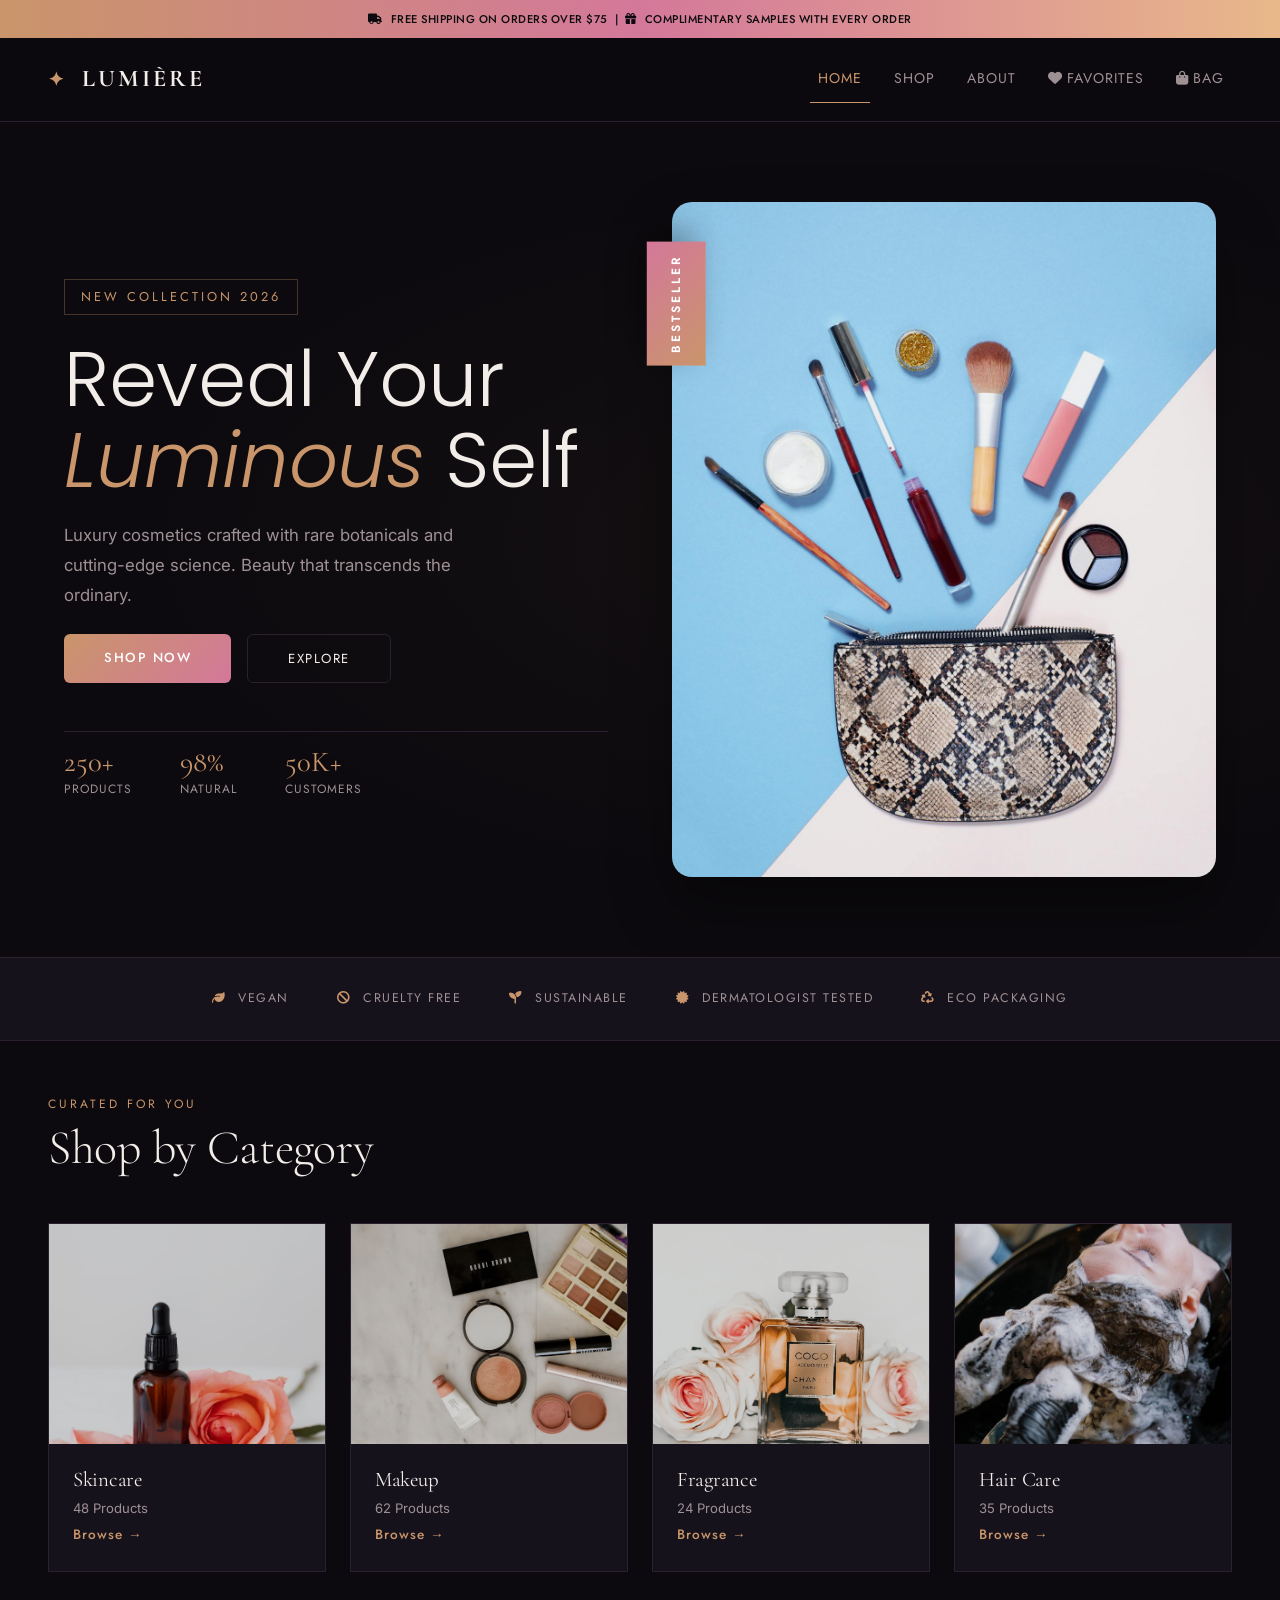
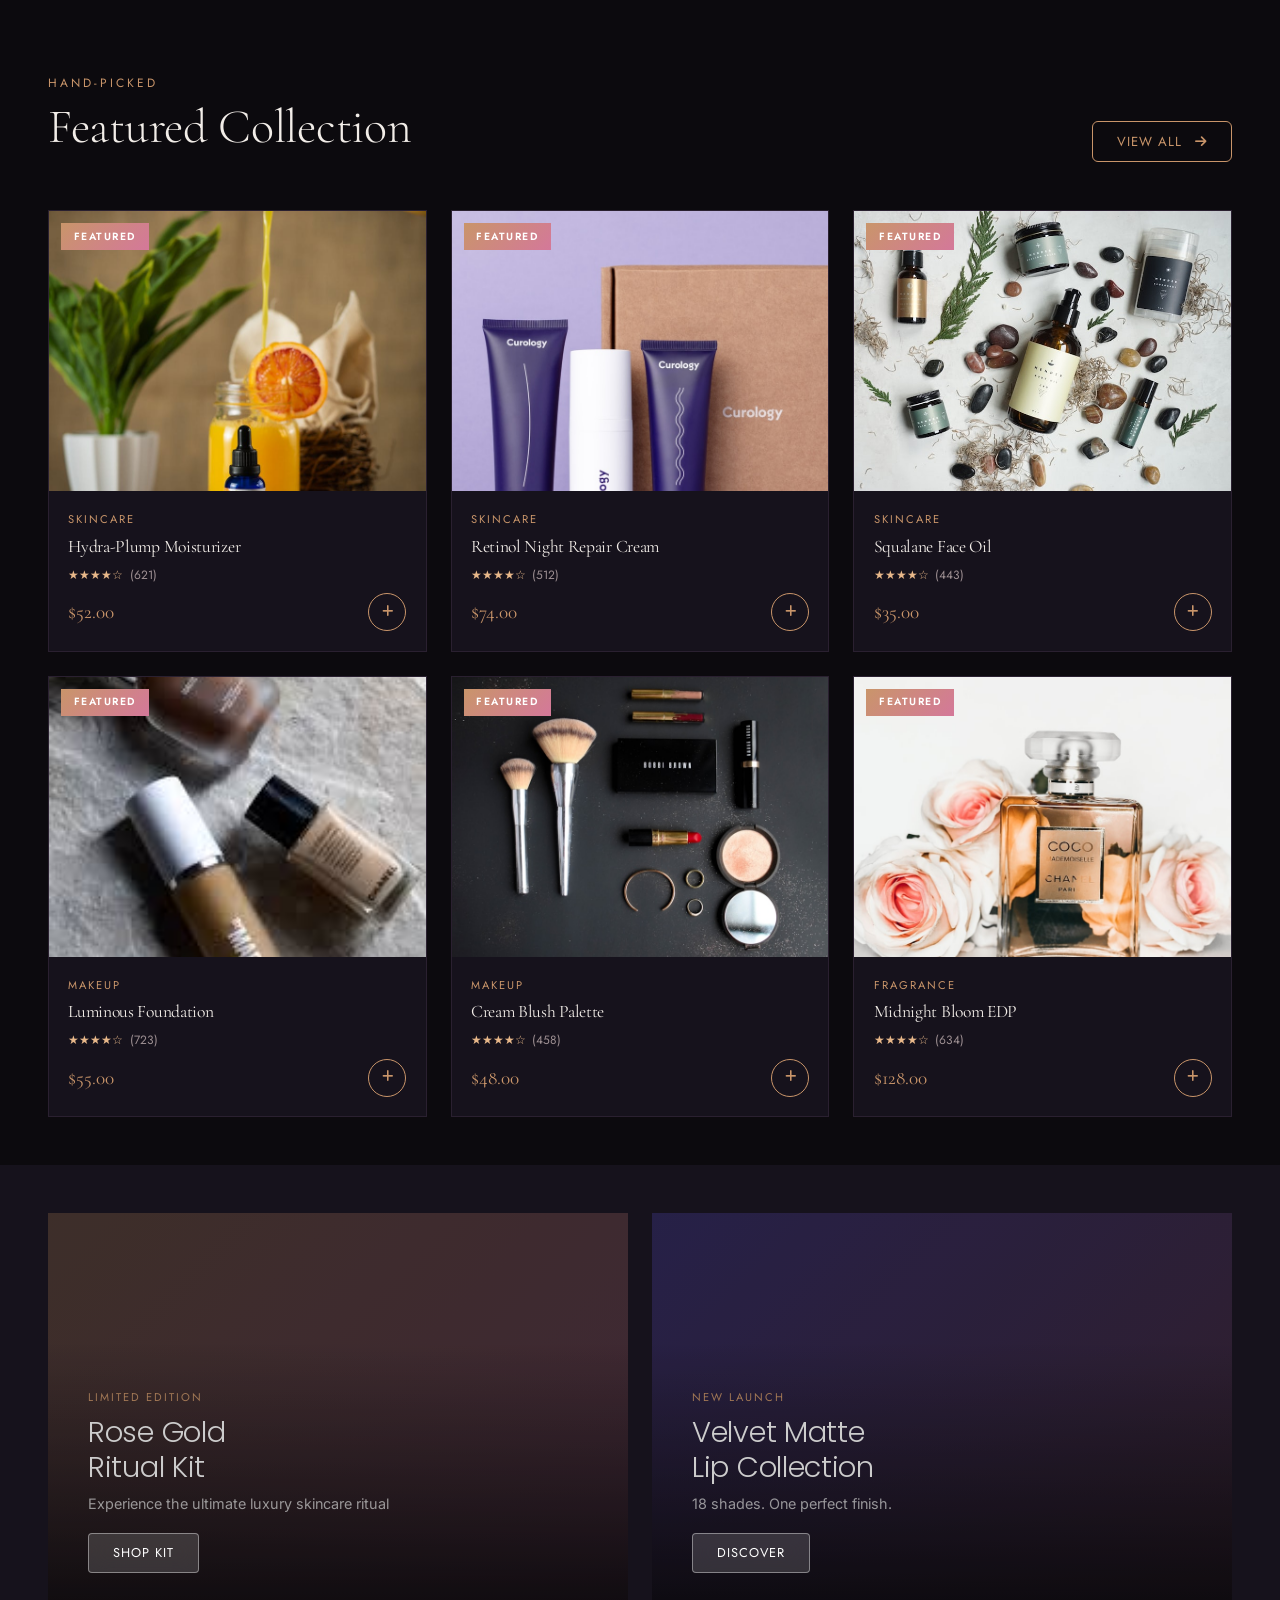
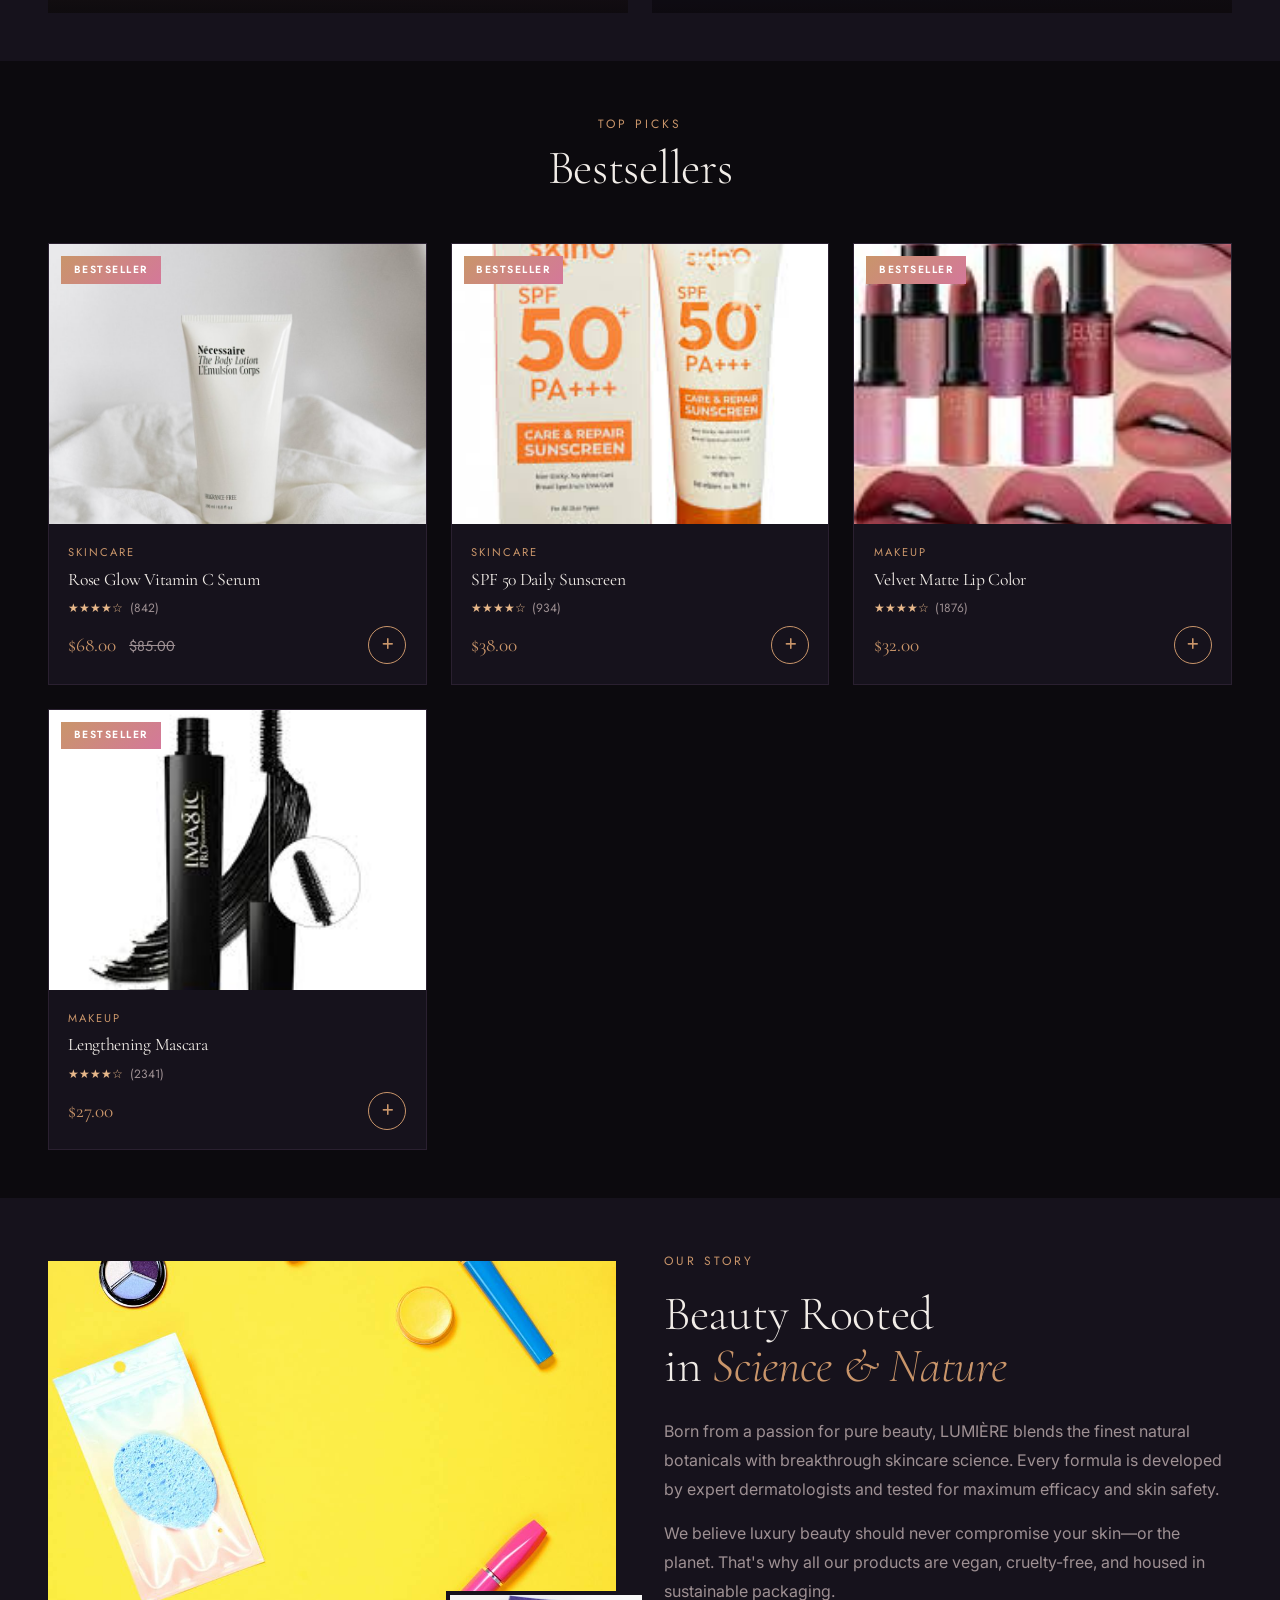
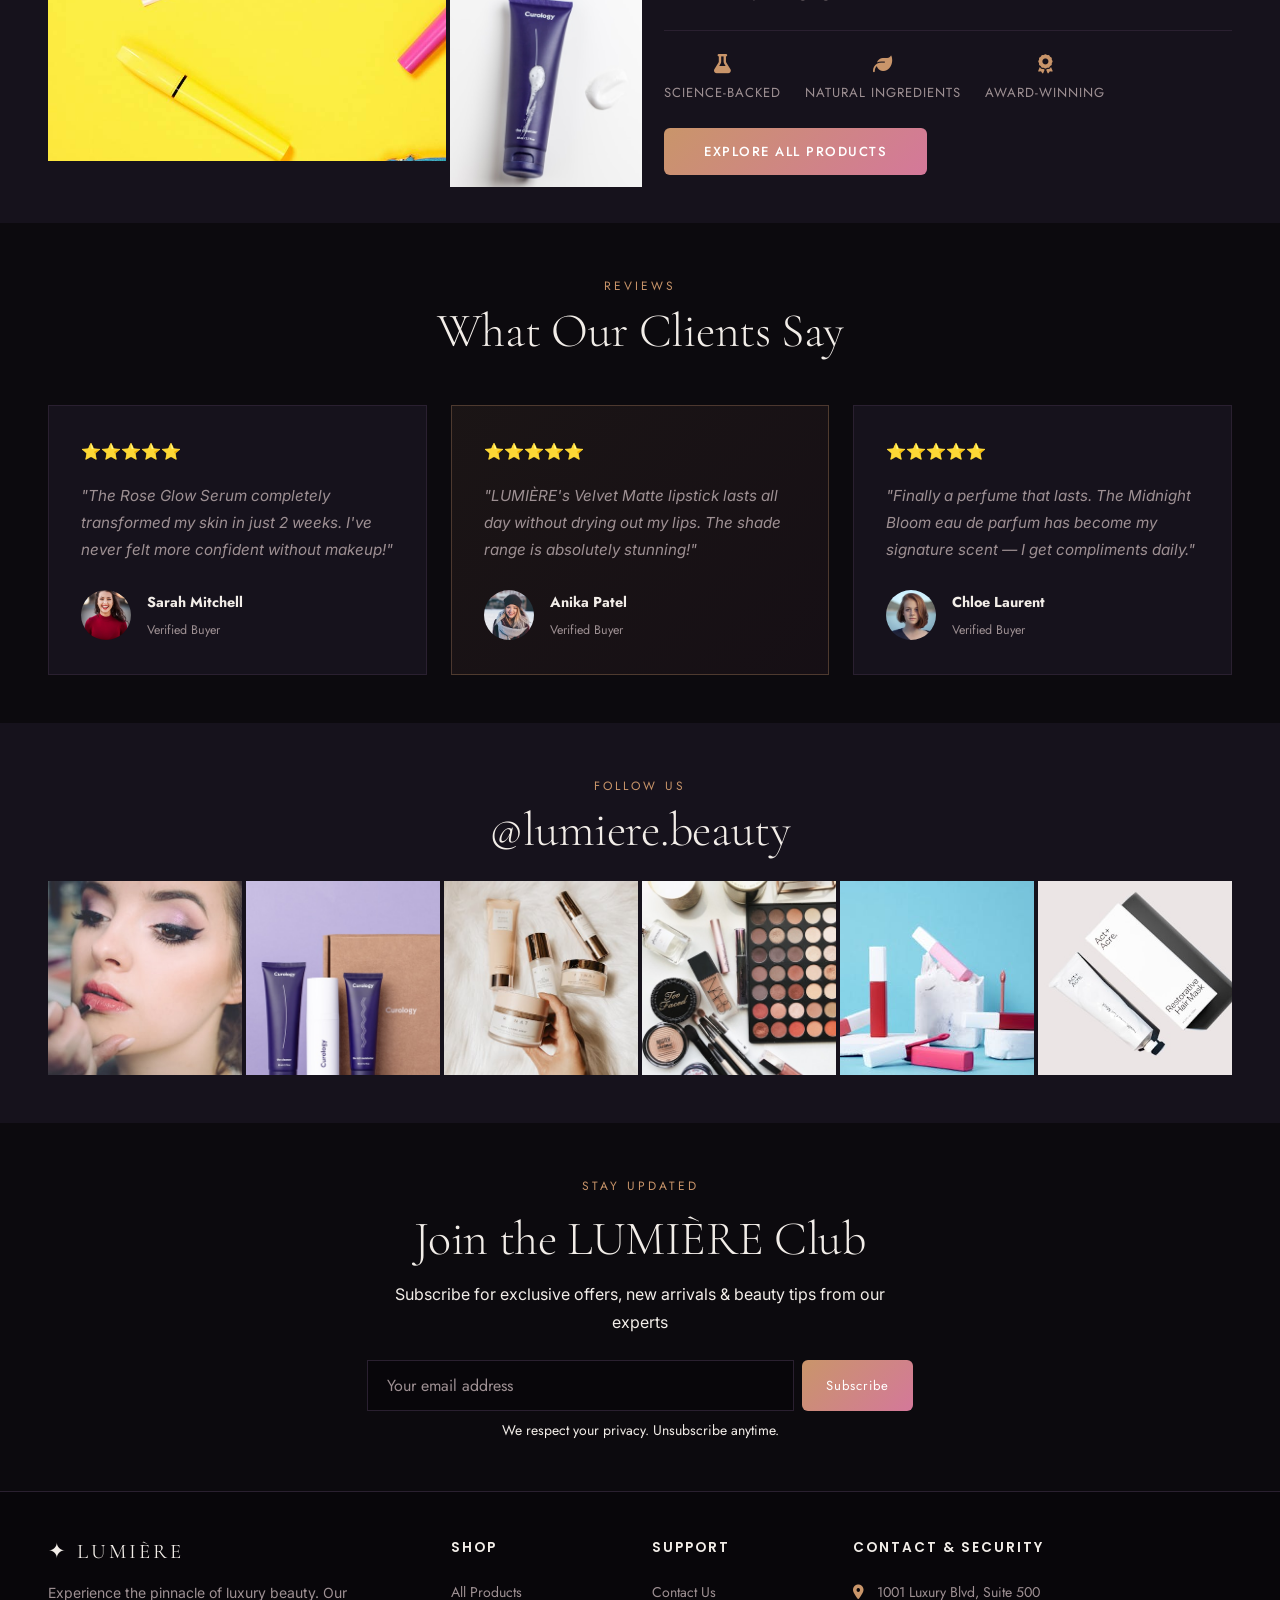
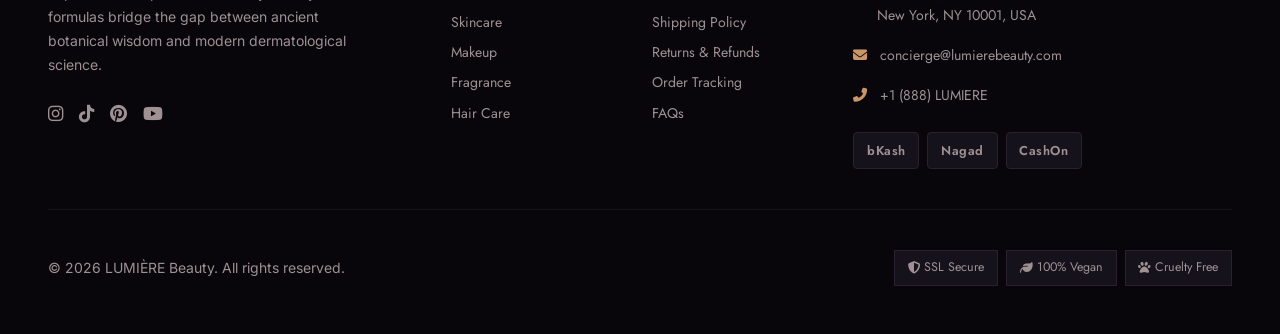
==== index.html @ 42ffe482 "final commit" ====
<!DOCTYPE html>
<html lang="en">
<head>
    <meta charset="UTF-8">
    <meta name="viewport" content="width=device-width, initial-scale=1.0">
    <title>LUMIÈRE — Luxury Cosmetics & Beauty</title>
    <link href="https://cdnjs.cloudflare.com/ajax/libs/bootstrap/5.3.0/css/bootstrap.min.css" rel="stylesheet">
    <link href="https://cdnjs.cloudflare.com/ajax/libs/font-awesome/6.4.0/css/all.min.css" rel="stylesheet">
    <link href="https://fonts.googleapis.com/css2?family=Cormorant+Garamond:ital,wght@0,300;0,400;0,600;1,300;1,400&family=Jost:wght@300;400;500;600&family=Poppins:wght@300;400;500;600;700&family=Inter:wght@300;400;500;600&display=swap" rel="stylesheet">
    <link rel="stylesheet" href="style.css">
</head>
<body>

    <!-- Top Banner -->
    <div class="top-banner text-center py-2">
        <small><i class="fas fa-truck me-2"></i>FREE SHIPPING ON ORDERS OVER $75 &nbsp;|&nbsp; <i class="fas fa-gift me-2"></i>COMPLIMENTARY SAMPLES WITH EVERY ORDER</small>
    </div>

    <!-- Navigation Bar -->
    <nav class="navbar navbar-expand-lg navbar-dark sticky-top" id="navbar">
        <div class="container-fluid px-4 px-lg-5">
            <a class="navbar-brand fw-bold fs-4" href="index.html">
                <span class="brand-icon">✦</span> LUMIÈRE
            </a>
            <button class="navbar-toggler border-0" type="button" data-bs-toggle="collapse" data-bs-target="#navbarNav">
                <span class="navbar-toggler-icon"></span>
            </button>
            <div class="collapse navbar-collapse" id="navbarNav">
                <ul class="navbar-nav ms-auto align-items-center gap-3">
                    <li class="nav-item"><a class="nav-link active" href="index.html">Home</a></li>
                    <li class="nav-item"><a class="nav-link" href="shop.html">Shop</a></li>
                    <li class="nav-item"><a class="nav-link" href="#about">About</a></li>
                    <li class="nav-item">
                        <a class="nav-link" href="#" data-bs-toggle="offcanvas" data-bs-target="#wishlistDrawer">
                            <i class="fas fa-heart me-1"></i>Favorites
                            <span class="badge bg-light text-dark ms-1" id="wishlistCount">0</span>
                        </a>
                    </li>
                    <li class="nav-item">
                        <a class="nav-link" href="#" data-bs-toggle="offcanvas" data-bs-target="#cartDrawer">
                            <i class="fas fa-shopping-bag me-1"></i>Bag
                            <span class="badge bg-light text-dark ms-1" id="cartCount">0</span>
                        </a>
                    </li>
                </ul>
            </div>
        </div>
    </nav>

    <!-- Hero Section -->
    <section class="hero-section">
        <div class="hero-content">
            <span class="hero-tagline">New Collection 2026</span>
            <h1 class="hero-title">Reveal Your<br><em>Luminous</em> Self</h1>
            <p class="hero-subtitle">Luxury cosmetics crafted with rare botanicals and cutting-edge science. Beauty that transcends the ordinary.</p>
            <div class="hero-buttons d-flex gap-3 mt-4">
                <a href="shop.html" class="btn btn-hero-primary">Shop Now</a>
                <a href="#categories" class="btn btn-hero-outline">Explore</a>
            </div>
            <div class="hero-stats d-flex gap-5 mt-5">
                <div class="stat">
                    <span class="stat-num">250+</span>
                    <span class="stat-label">Products</span>
                </div>
                <div class="stat">
                    <span class="stat-num">98%</span>
                    <span class="stat-label">Natural</span>
                </div>
                <div class="stat">
                    <span class="stat-num">50K+</span>
                    <span class="stat-label">Customers</span>
                </div>
            </div>
        </div>
        <div class="hero-image-wrap">
            <div class="hero-img-badge">BESTSELLER</div>
            <img src="images/hero_main.jpg" alt="Luxury Cosmetics" class="hero-main-img">
           
        </div>
    </section>

    <!-- Brands Strip -->
    <section class="brands-strip py-4">
        <div class="container-fluid px-4 px-lg-5">
            <div class="d-flex align-items-center justify-content-center gap-5 flex-wrap">
                <span class="brand-pill"><i class="fas fa-leaf me-2"></i>Vegan</span>
                <span class="brand-pill"><i class="fas fa-ban me-2"></i>Cruelty Free</span>
                <span class="brand-pill"><i class="fas fa-seedling me-2"></i>Sustainable</span>
                <span class="brand-pill"><i class="fas fa-certificate me-2"></i>Dermatologist Tested</span>
                <span class="brand-pill"><i class="fas fa-recycle me-2"></i>Eco Packaging</span>
            </div>
        </div>
    </section>

    <!-- Featured Categories -->
    <section class="categories-section py-5" id="categories">
        <div class="container-fluid px-4 px-lg-5">
            <div class="section-header mb-5">
                <span class="section-tag">Curated for You</span>
                <h2 class="section-title">Shop by Category</h2>
            </div>
            <div class="row g-4">
                <div class="col-md-6 col-lg-3">
                    <a href="shop.html?category=skincare" class="category-card-link">
                        <div class="category-card">
                            <div class="category-img-wrap">
                                <img src="images/cat_skincare.jpg" alt="Skincare" class="category-img">
                            </div>
                            <div class="category-body">
                                <h5 class="category-name">Skincare</h5>
                                <p class="category-count">48 Products</p>
                                <span class="category-link">Browse →</span>
                            </div>
                        </div>
                    </a>
                </div>
                <div class="col-md-6 col-lg-3">
                    <a href="shop.html?category=makeup" class="category-card-link">
                        <div class="category-card">
                            <div class="category-img-wrap">
                                <img src="images/cat_makeup.jpg" alt="Makeup" class="category-img">
                            </div>
                            <div class="category-body">
                                <h5 class="category-name">Makeup</h5>
                                <p class="category-count">62 Products</p>
                                <span class="category-link">Browse →</span>
                            </div>
                        </div>
                    </a>
                </div>
                <div class="col-md-6 col-lg-3">
                    <a href="shop.html?category=fragrance" class="category-card-link">
                        <div class="category-card">
                            <div class="category-img-wrap">
                                <img src="images/cat_fragrance.jpg" alt="Fragrance" class="category-img">
                            </div>
                            <div class="category-body">
                                <h5 class="category-name">Fragrance</h5>
                                <p class="category-count">24 Products</p>
                                <span class="category-link">Browse →</span>
                            </div>
                        </div>
                    </a>
                </div>
                <div class="col-md-6 col-lg-3">
                    <a href="shop.html?category=haircare" class="category-card-link">
                        <div class="category-card">
                            <div class="category-img-wrap">
                                <img src="images/cat_haircare.jpg" alt="Hair Care" class="category-img">
                            </div>
                            <div class="category-body">
                                <h5 class="category-name">Hair Care</h5>
                                <p class="category-count">35 Products</p>
                                <span class="category-link">Browse →</span>
                            </div>
                        </div>
                    </a>
                </div>
            </div>
        </div>
    </section>

    <!-- Featured Products -->
    <section class="featured-section py-5">
        <div class="container-fluid px-4 px-lg-5">
            <div class="section-header d-flex justify-content-between align-items-end mb-5">
                <div>
                    <span class="section-tag">Hand-Picked</span>
                    <h2 class="section-title">Featured Collection</h2>
                </div>
                <a href="shop.html" class="btn btn-outline-accent">View All <i class="fas fa-arrow-right ms-2"></i></a>
            </div>
            <div class="row g-4" id="featuredProducts"></div>
        </div>
    </section>

    <!-- Banner Split Section -->
    <section class="split-banner py-5">
        <div class="container-fluid px-4 px-lg-5">
            <div class="row g-4">
                <div class="col-md-6">
                    <div class="banner-card banner-card-1">
                        <div class="banner-content">
                            <span class="banner-tag">Limited Edition</span>
                            <h3>Rose Gold<br>Ritual Kit</h3>
                            <p>Experience the ultimate luxury skincare ritual</p>
                            <a href="shop.html" class="btn btn-sm btn-light-accent">Shop Kit</a>
                        </div>
                    </div>
                </div>
                <div class="col-md-6">
                    <div class="banner-card banner-card-2">
                        <div class="banner-content">
                            <span class="banner-tag">New Launch</span>
                            <h3>Velvet Matte<br>Lip Collection</h3>
                            <p>18 shades. One perfect finish.</p>
                            <a href="shop.html" class="btn btn-sm btn-light-accent">Discover</a>
                        </div>
                    </div>
                </div>
            </div>
        </div>
    </section>

    <!-- Bestsellers -->
    <section class="bestsellers-section py-5" id="about">
        <div class="container-fluid px-4 px-lg-5">
            <div class="section-header mb-5 text-center">
                <span class="section-tag">Top Picks</span>
                <h2 class="section-title">Bestsellers</h2>
            </div>
            <div class="row g-4" id="bestsellersProducts"></div>
        </div>
    </section>

    <!-- About / Brand Story -->
    <section class="about-section py-5">
        <div class="container-fluid px-4 px-lg-5">
            <div class="row align-items-center g-5">
                <div class="col-lg-6">
                    <div class="about-images-grid">
                        <img src="images/about_main.jpg" alt="Lab" class="about-img-main">
                        <img src="images/about_sm.jpg" alt="Products" class="about-img-sm">
                    </div>
                </div>
                <div class="col-lg-6">
                    <span class="section-tag">Our Story</span>
                    <h2 class="section-title mt-2">Beauty Rooted<br>in <em>Science & Nature</em></h2>
                    <p class="mt-4 about-desc">Born from a passion for pure beauty, LUMIÈRE blends the finest natural botanicals with breakthrough skincare science. Every formula is developed by expert dermatologists and tested for maximum efficacy and skin safety.</p>
                    <p class="about-desc">We believe luxury beauty should never compromise your skin—or the planet. That's why all our products are vegan, cruelty-free, and housed in sustainable packaging.</p>
                    <div class="about-features d-flex gap-4 mt-4 flex-wrap">
                        <div class="about-feat"><i class="fas fa-flask"></i><span>Science-Backed</span></div>
                        <div class="about-feat"><i class="fas fa-leaf"></i><span>Natural Ingredients</span></div>
                        <div class="about-feat"><i class="fas fa-award"></i><span>Award-Winning</span></div>
                    </div>
                    <a href="shop.html" class="btn btn-hero-primary mt-4">Explore All Products</a>
                </div>
            </div>
        </div>
    </section>

    <!-- Testimonials -->
    <section class="testimonials-section py-5">
        <div class="container-fluid px-4 px-lg-5">
            <div class="section-header mb-5 text-center">
                <span class="section-tag">Reviews</span>
                <h2 class="section-title">What Our Clients Say</h2>
            </div>
            <div class="row g-4">
                <div class="col-md-4">
                    <div class="testimonial-card">
                        <div class="stars mb-3">⭐⭐⭐⭐⭐</div>
                        <p class="testimonial-text">"The Rose Glow Serum completely transformed my skin in just 2 weeks. I've never felt more confident without makeup!"</p>
                        <div class="testimonial-author d-flex align-items-center gap-3 mt-4">
                            <img src="images/user_sarah.jpg" alt="Sarah" class="author-img">
                            <div><strong>Sarah Mitchell</strong><br><small>Verified Buyer</small></div>
                        </div>
                    </div>
                </div>
                <div class="col-md-4">
                    <div class="testimonial-card featured-testimonial">
                        <div class="stars mb-3">⭐⭐⭐⭐⭐</div>
                        <p class="testimonial-text">"LUMIÈRE's Velvet Matte lipstick lasts all day without drying out my lips. The shade range is absolutely stunning!"</p>
                        <div class="testimonial-author d-flex align-items-center gap-3 mt-4">
                            <img src="images/user_anika.jpg" alt="Anika" class="author-img">
                            <div><strong>Anika Patel</strong><br><small>Verified Buyer</small></div>
                        </div>
                    </div>
                </div>
                <div class="col-md-4">
                    <div class="testimonial-card">
                        <div class="stars mb-3">⭐⭐⭐⭐⭐</div>
                        <p class="testimonial-text">"Finally a perfume that lasts. The Midnight Bloom eau de parfum has become my signature scent — I get compliments daily."</p>
                        <div class="testimonial-author d-flex align-items-center gap-3 mt-4">
                            <img src="images/user_chloe.jpg" alt="Chloe" class="author-img">
                            <div><strong>Chloe Laurent</strong><br><small>Verified Buyer</small></div>
                        </div>
                    </div>
                </div>
            </div>
        </div>
    </section>

    <!-- Instagram Feed -->
    <section class="insta-section py-5">
        <div class="container-fluid px-4 px-lg-5">
            <div class="text-center mb-4">
                <span class="section-tag">Follow Us</span>
                <h2 class="section-title">@lumiere.beauty</h2>
            </div>
            <div class="insta-grid">
                <div class="insta-item"><img src="images/insta_1.jpg" alt="insta"><div class="insta-overlay"><i class="fab fa-instagram"></i></div></div>
                <div class="insta-item"><img src="images/insta_2.jpg" alt="insta"><div class="insta-overlay"><i class="fab fa-instagram"></i></div></div>
                <div class="insta-item"><img src="images/insta_3.jpg" alt="insta"><div class="insta-overlay"><i class="fab fa-instagram"></i></div></div>
                <div class="insta-item"><img src="images/insta_4.jpg" alt="insta"><div class="insta-overlay"><i class="fab fa-instagram"></i></div></div>
                <div class="insta-item"><img src="images/insta_5.jpg" alt="insta"><div class="insta-overlay"><i class="fab fa-instagram"></i></div></div>
                <div class="insta-item"><img src="images/insta_6.jpg" alt="insta"><div class="insta-overlay"><i class="fab fa-instagram"></i></div></div>
            </div>
        </div>
    </section>

    <!-- Newsletter Section -->
    <section class="newsletter-section py-5">
        <div class="container">
            <div class="row justify-content-center">
                <div class="col-lg-6 text-center">
                    <span class="section-tag">Stay Updated</span>
                    <h3 class="section-title mt-2 mb-3">Join the LUMIÈRE Club</h3>
                    <p class="text-muted mb-4">Subscribe for exclusive offers, new arrivals & beauty tips from our experts</p>
                    <form class="newsletter-form d-flex gap-2">
                        <input type="email" class="form-control" placeholder="Your email address" required>
                        <button type="submit" class="btn btn-newsletter">Subscribe</button>
                    </form>
                    <small class="text-muted mt-2 d-block">We respect your privacy. Unsubscribe anytime.</small>
                </div>
            </div>
        </div>
    </section>

    <!-- Product Details Modal -->
    <div class="modal fade" id="productModal" tabindex="-1" aria-hidden="true">
        <div class="modal-dialog modal-xl modal-dialog-centered">
            <div class="modal-content">
                <div class="modal-header border-0">
                    <button type="button" class="btn-close btn-close-white" data-bs-dismiss="modal" aria-label="Close"></button>
                </div>
                <div class="modal-body pt-0">
                    <div id="productDetailsContent">
                        <!-- Content loaded dynamically -->
                    </div>
                </div>
            </div>
        </div>
    </div>

    <!-- Footer -->
    <footer class="footer-section py-5">
        <div class="container-fluid px-4 px-lg-5">
            <div class="row g-4">
                <div class="col-lg-4 col-md-6">
                    <h6 class="footer-brand mb-3">✦ LUMIÈRE</h6>
                    <p class="small text-muted mb-4" style="max-width: 320px;">Experience the pinnacle of luxury beauty. Our formulas bridge the gap between ancient botanical wisdom and modern dermatological science.</p>
                    <div class="social-icons d-flex gap-3">
                        <a href="#" title="Instagram"><i class="fab fa-instagram"></i></a>
                        <a href="#" title="TikTok"><i class="fab fa-tiktok"></i></a>
                        <a href="#" title="Pinterest"><i class="fab fa-pinterest"></i></a>
                        <a href="#" title="YouTube"><i class="fab fa-youtube"></i></a>
                    </div>
                </div>
                
                <div class="col-lg-2 col-md-3 col-6">
                    <h6 class="footer-title">Shop</h6>
                    <ul class="list-unstyled small">
                        <li><a href="shop.html" class="footer-link">All Products</a></li>
                        <li><a href="shop.html?category=skincare" class="footer-link">Skincare</a></li>
                        <li><a href="shop.html?category=makeup" class="footer-link">Makeup</a></li>
                        <li><a href="shop.html?category=fragrance" class="footer-link">Fragrance</a></li>
                        <li><a href="shop.html?category=haircare" class="footer-link">Hair Care</a></li>
                    </ul>
                </div>

                <div class="col-lg-2 col-md-3 col-6">
                    <h6 class="footer-title">Support</h6>
                    <ul class="list-unstyled small">
                        <li><a href="#" class="footer-link">Contact Us</a></li>
                        <li><a href="#" class="footer-link">Shipping Policy</a></li>
                        <li><a href="#" class="footer-link">Returns & Refunds</a></li>
                        <li><a href="#" class="footer-link">Order Tracking</a></li>
                        <li><a href="#" class="footer-link">FAQs</a></li>
                    </ul>
                </div>

                <div class="col-lg-4 col-md-12">
                    <h6 class="footer-title">Contact & Security</h6>
                    <div class="footer-contact-item">
                        <i class="fas fa-map-marker-alt"></i>
                        <span>1001 Luxury Blvd, Suite 500<br>New York, NY 10001, USA</span>
                    </div>
                    <div class="footer-contact-item">
                        <i class="fas fa-envelope"></i>
                        <span>concierge@lumierebeauty.com</span>
                    </div>
                    <div class="footer-contact-item">
                        <i class="fas fa-phone-alt"></i>
                        <span>+1 (888) LUMIERE</span>
                    </div>
                    
                    <div class="payment-badges d-flex gap-2 mt-4 flex-wrap">
                        <span class="pay-badge" title="bKash">bKash</span>
                        <span class="pay-badge" title="Nagad">Nagad</span>
                        <span class="pay-badge" title="Cash on Delivery">CashOn</span>
                    </div>
                </div>
            </div>

            <hr>

            <div class="row align-items-center">
                <div class="col-md-6">
                    <p class="small text-muted mb-0">&copy; 2026 LUMIÈRE Beauty. All rights reserved.</p>
                </div>
                <div class="col-md-6 text-md-end mt-3 mt-md-0">
                    <div class="trust-badges d-inline-flex gap-2">
                        <div class="trust-badge"><i class="fas fa-shield-alt"></i><span>SSL Secure</span></div>
                        <div class="trust-badge"><i class="fas fa-leaf"></i><span>100% Vegan</span></div>
                        <div class="trust-badge"><i class="fas fa-paw"></i><span>Cruelty Free</span></div>
                    </div>
                </div>
            </div>
        </div>
    </footer>

    <!-- Wishlist Drawer -->
    <div class="offcanvas offcanvas-end wishlist-drawer" tabindex="-1" id="wishlistDrawer" aria-labelledby="wishlistDrawerLabel">
        <div class="offcanvas-header border-bottom">
            <h5 class="offcanvas-title fw-bold" id="wishlistDrawerLabel">Your Favorites</h5>
            <button type="button" class="btn-close btn-close-white" data-bs-dismiss="offcanvas" aria-label="Close"></button>
        </div>
        <div class="offcanvas-body" id="wishlistDrawerBody"></div>
    </div>

    <!-- Cart Drawer -->
    <div class="offcanvas offcanvas-end cart-drawer" tabindex="-1" id="cartDrawer" aria-labelledby="cartDrawerLabel">
        <div class="offcanvas-header border-bottom">
            <h5 class="offcanvas-title fw-bold" id="cartDrawerLabel">Your Shopping Bag</h5>
            <button type="button" class="btn-close btn-close-white" data-bs-dismiss="offcanvas" aria-label="Close"></button>
        </div>
        <div class="offcanvas-body d-flex flex-column" id="cartDrawerBody">
            <!-- Cart items will be rendered here -->
        </div>
        <div class="offcanvas-footer p-4 border-top bg-darker" id="cartDrawerFooter">
            <!-- Totals and Checkout button -->
        </div>
    </div>

    <script src="https://cdnjs.cloudflare.com/ajax/libs/bootstrap/5.3.0/js/bootstrap.bundle.min.js"></script>
    <script src="script.js"></script>
    <script>
        document.addEventListener('DOMContentLoaded', function() {
            loadFeaturedProducts();
            loadBestsellers();
        });

        function loadFeaturedProducts() {
            const container = document.getElementById('featuredProducts');
            if (!container) return;
            const featured = window.products.filter(p => p.badge === 'FEATURED').slice(0, 6);
            container.innerHTML = featured.map(product => createProductCard(product)).join('');
        }

        function loadBestsellers() {
            const container = document.getElementById('bestsellersProducts');
            if (!container) return;
            const best = window.products.filter(p => p.badge === 'BESTSELLER').slice(0, 4);
            container.innerHTML = best.map(product => createProductCard(product, 'col-md-6 col-lg-3')).join('');
        }

        function createProductCard(product, colClass) { colClass = colClass || "col-md-6 col-lg-4";
            return `
            <div class="col-md-6 col-lg-4">
                <div class="product-card" onclick="openQuickView(${product.id})">
                    <div class="product-image">
                        <img src="${product.image}" alt="${product.name}" class="product-img" onerror="this.style.display='none'; this.nextElementSibling.style.display='flex';">
                        <div class="product-img-fallback" style="display:none; background: linear-gradient(135deg, ${product.color1}, ${product.color2});">
                            <i class="${product.icon} fa-3x" style="color:rgba(255,255,255,0.5)"></i>
                        </div>
                        <span class="product-badge">${product.badge}</span>
                        <div class="product-actions">
                            <button class="action-btn" title="Quick View" onclick="event.stopPropagation(); openQuickView(${product.id})"><i class="fas fa-eye"></i></button>
                            <button class="action-btn" title="Add to Wishlist" onclick="event.stopPropagation(); toggleWishlist(${product.id}, this)"><i class="fas fa-heart"></i></button>
                            <button class="action-btn" title="Add to Bag" onclick="event.stopPropagation(); addToCart(${product.id})"><i class="fas fa-shopping-bag"></i></button>
                        </div>
                    </div>
                    <div class="product-info">
                        <span class="product-cat">${product.categoryLabel}</span>
                        <h5 class="product-name">${product.name}</h5>
                        <div class="product-rating">
                            <span class="stars-sm">${'★'.repeat(Math.floor(product.rating))}${'☆'.repeat(5-Math.floor(product.rating))}</span>
                            <small>(${product.reviews})</small>
                        </div>
                        <div class="product-footer d-flex justify-content-between align-items-center mt-2">
                            <div>
                                <span class="product-price">$${product.price.toFixed(2)}</span>
                                ${product.originalPrice ? `<span class="product-old-price">$${product.originalPrice.toFixed(2)}</span>` : ''}
                            </div>
                            <button class="btn-add-cart" onclick="event.stopPropagation(); addToCart(${product.id})">
                                <i class="fas fa-plus"></i>
                            </button>
                        </div>
                    </div>
                </div>
            </div>`;
        }

    </script>
</body>
</html>
---- style.css ----
/* ============================================
   LUMIÈRE BEAUTY — COSMETICS ECOMMERCE CSS
   Dark Luxury Theme | Professional Design
   ============================================ */

:root {
    --bg-dark: #0c0a0e;
    --bg-card: #16121c;
    --bg-darker: #08060a;
    --text-primary: #f2ede8;
    --text-secondary: #9e9093;
    --accent-light: #c9956a;
    --accent-gold: #e8b88a;
    --accent-rose: #d4789a;
    --border-color: #2a2030;
    --transition: all 0.35s cubic-bezier(0.4, 0, 0.2, 1);
}

* { margin: 0; padding: 0; box-sizing: border-box; }
html { scroll-behavior: smooth; }

body {
    font-family: 'Jost', sans-serif;
    background-color: var(--bg-dark);
    color: var(--text-primary);
    line-height: 1.7;
}

h1, h2, h3, h4, h5, h6 {
    font-family: 'Poppins', sans-serif;
    letter-spacing: -0.3px;
    color: var(--text-primary);
}
em { font-style: italic; color: var(--accent-light); }
p { color: var(--text-secondary); font-family: 'Inter', sans-serif; }
a { color: var(--accent-light); text-decoration: none; transition: var(--transition); }
a:hover { color: var(--accent-gold); }
strong, b { color: var(--text-primary); }

.text-muted { color: var(--text-primary) !important; }
.cart-drawer .text-muted, 
.wishlist-drawer .text-muted,
.cart-item .text-muted,
.footer-section .text-muted { 
    color: var(--text-secondary) !important; 
}

::-webkit-scrollbar { width: 6px; }
::-webkit-scrollbar-track { background: var(--bg-dark); }
::-webkit-scrollbar-thumb { background: var(--accent-light); border-radius: 3px; }

/* ============================================
   TOP BANNER
   ============================================ */
.top-banner {
    background: linear-gradient(90deg, var(--accent-light), var(--accent-rose), var(--accent-gold));
    color: var(--bg-dark);
    font-weight: 500;
    font-size: 0.8rem;
    letter-spacing: 0.5px;
}

/* ============================================
   NAVIGATION
   ============================================ */
.navbar {
    background: rgba(12, 10, 14, 0.97);
    border-bottom: 1px solid var(--border-color);
    backdrop-filter: blur(20px);
    padding: 1rem 0;
    transition: var(--transition);
    z-index: 1000;
}
.navbar.scrolled { box-shadow: 0 4px 30px rgba(0,0,0,0.6); }
.navbar-brand {
    font-family: 'Cormorant Garamond', serif;
    font-size: 1.5rem !important;
    color: var(--text-primary) !important;
    letter-spacing: 3px;
    font-weight: 400;
}
.brand-icon { color: var(--accent-light); margin-right: 6px; font-size: 0.8em; }
.navbar-brand:hover { color: var(--accent-light) !important; }
.nav-link {
    font-weight: 400;
    font-size: 0.88rem;
    letter-spacing: 1px;
    text-transform: uppercase;
    color: var(--text-secondary) !important;
    transition: var(--transition);
    position: relative;
}
.nav-link::after {
    content: '';
    position: absolute;
    width: 0; height: 1px;
    background: var(--accent-light);
    bottom: -4px; left: 0;
    transition: var(--transition);
}
.nav-link:hover::after, .nav-link.active::after { width: 100%; }
.nav-link:hover, .nav-link.active { color: var(--accent-light) !important; }

/* ============================================
   BUTTONS
   ============================================ */
.btn-hero-primary {
    background: linear-gradient(135deg, var(--accent-light), var(--accent-rose));
    color: white;
    border: none;
    padding: 0.85rem 2.5rem;
    font-family: 'Jost', sans-serif;
    font-weight: 500;
    letter-spacing: 1.5px;
    text-transform: uppercase;
    font-size: 0.82rem;
    transition: var(--transition);
    cursor: pointer;
    display: inline-block;
}
.btn-hero-primary:hover {
    transform: translateY(-2px);
    box-shadow: 0 15px 35px rgba(201, 149, 106, 0.35);
    color: white;
}
.btn-hero-outline {
    background: transparent;
    color: var(--text-primary);
    border: 1px solid var(--border-color);
    padding: 0.85rem 2.5rem;
    font-family: 'Jost', sans-serif;
    font-weight: 400;
    letter-spacing: 1.5px;
    text-transform: uppercase;
    font-size: 0.82rem;
    transition: var(--transition);
    display: inline-block;
}
.btn-hero-outline:hover {
    border-color: var(--accent-light);
    color: var(--accent-light);
}
.btn-outline-accent {
    background: transparent;
    color: var(--accent-light);
    border: 1px solid var(--accent-light);
    padding: 0.6rem 1.5rem;
    font-size: 0.82rem;
    letter-spacing: 1px;
    text-transform: uppercase;
    transition: var(--transition);
    font-family: 'Jost';
}
.btn-outline-accent:hover {
    background: var(--accent-light);
    color: var(--bg-dark);
}
.btn-newsletter {
    background: linear-gradient(135deg, var(--accent-light), var(--accent-rose));
    color: white;
    border: none;
    padding: 0.7rem 1.5rem;
    font-size: 0.82rem;
    letter-spacing: 1px;
    white-space: nowrap;
    transition: var(--transition);
}
.btn-newsletter:hover { transform: translateY(-2px); color: white; box-shadow: 0 10px 25px rgba(201,149,106,0.3); }
.btn-light-accent {
    background: rgba(255,255,255,0.15);
    color: white;
    border: 1px solid rgba(255,255,255,0.4);
    padding: 0.6rem 1.5rem;
    font-size: 0.8rem;
    letter-spacing: 1px;
    text-transform: uppercase;
    backdrop-filter: blur(10px);
    transition: var(--transition);
}
.btn-light-accent:hover { background: white; color: var(--bg-dark); }

.btn-add-cart {
    background: transparent;
    border: 1px solid var(--accent-light);
    color: var(--accent-light);
    width: 38px; height: 38px;
    border-radius: 50%;
    display: flex;
    align-items: center;
    justify-content: center;
    cursor: pointer;
    transition: var(--transition);
    font-size: 0.8rem;
}
.btn-add-cart:hover {
    background: var(--accent-light);
    color: var(--bg-dark);
    transform: scale(1.1);
}

/* ============================================
   HERO SECTION
   ============================================ */
.hero-section {
    display: grid;
    grid-template-columns: 1fr 1fr;
    min-height: 92vh;
    align-items: center;
    gap: 4rem;
    padding: 5rem 5%;
    background: radial-gradient(ellipse at 70% 50%, rgba(201,149,106,0.05) 0%, transparent 60%), var(--bg-dark);
    overflow: hidden;
}
.hero-content { animation: fadeInUp 0.9s ease-out; }
.hero-tagline {
    display: inline-block;
    color: var(--accent-light);
    font-size: 0.8rem;
    letter-spacing: 3px;
    text-transform: uppercase;
    border: 1px solid rgba(201,149,106,0.3);
    padding: 0.4rem 1rem;
    margin-bottom: 1.5rem;
}
.hero-title {
    font-size: clamp(3rem, 6vw, 5.5rem);
    line-height: 1.05;
    font-weight: 300;
    color: var(--text-primary);
}
.hero-subtitle {
    font-size: 1.05rem;
    color: var(--text-secondary);
    max-width: 450px;
    margin-top: 1.2rem;
    line-height: 1.8;
}
.hero-stats { padding-top: 1rem; border-top: 1px solid var(--border-color); }
.stat { display: flex; flex-direction: column; }
.stat-num { font-family: 'Cormorant Garamond', serif; font-size: 1.8rem; color: var(--accent-light); line-height: 1; }
.stat-label { font-size: 0.75rem; color: var(--text-secondary); letter-spacing: 1px; text-transform: uppercase; margin-top: 2px; }

.hero-image-wrap {
    position: relative;
    animation: fadeInRight 0.9s ease-out 0.2s both;
}
.hero-main-img {
    width: 100%;
    height: 75vh;
    object-fit: cover;
    display: block;
    filter: brightness(0.95);
    border-radius: 20px;
    box-shadow: 0 30px 60px rgba(0,0,0,0.4);
}
.hero-img-badge {
    position: absolute;
    top: 40px; left: -25px;
    background: linear-gradient(135deg, var(--accent-light), var(--accent-rose));
    color: white;
    font-size: 0.75rem;
    font-weight: 600;
    letter-spacing: 3px;
    padding: 0.8rem 1.2rem;
    writing-mode: vertical-lr;
    transform: rotate(180deg);
    box-shadow: 10px 10px 30px rgba(0,0,0,0.3);
    z-index: 2;
}


@keyframes float {
    0%, 100% { transform: translateY(0); }
    50% { transform: translateY(-15px); }
}

/* ============================================
   BRANDS STRIP
   ============================================ */
.brands-strip {
    border-top: 1px solid var(--border-color);
    border-bottom: 1px solid var(--border-color);
    background: var(--bg-card);
}
.brand-pill {
    font-size: 0.78rem;
    letter-spacing: 1.5px;
    text-transform: uppercase;
    color: var(--text-secondary);
    display: flex; align-items: center;
    gap: 0.3rem;
    padding: 0.4rem 0;
}
.brand-pill i { color: var(--accent-light); }

/* ============================================
   SECTION HEADERS
   ============================================ */
.section-tag {
    display: inline-block;
    font-size: 0.75rem;
    letter-spacing: 3px;
    text-transform: uppercase;
    color: var(--accent-light);
    margin-bottom: 0.5rem;
}
.section-title {
    font-family: 'Cormorant Garamond', serif;
    font-size: clamp(2rem, 4vw, 3rem);
    font-weight: 300;
    color: var(--text-primary);
    line-height: 1.1;
}
.section-header { margin-bottom: 3rem; }

/* ============================================
   CATEGORIES
   ============================================ */
.categories-section { background: var(--bg-dark); }
.category-card-link { text-decoration: none; display: block; }
.category-card {
    background: var(--bg-card);
    border: 1px solid var(--border-color);
    overflow: hidden;
    transition: var(--transition);
    cursor: pointer;
}
.category-card:hover { border-color: var(--accent-light); transform: translateY(-6px); }
.category-img-wrap { height: 220px; overflow: hidden; }
.category-img {
    width: 100%; height: 100%;
    object-fit: cover;
    transition: transform 0.6s ease;
    filter: brightness(0.85);
}
.category-card:hover .category-img { transform: scale(1.08); filter: brightness(0.7); }
.category-body { padding: 1.5rem; }
.category-name { font-family: 'Cormorant Garamond', serif; font-size: 1.3rem; color: var(--text-primary); margin-bottom: 0.3rem; font-weight: 400; }
.category-count { color: var(--text-secondary); font-size: 0.82rem; margin: 0; }
.category-link { color: var(--accent-light); font-size: 0.85rem; font-weight: 500; letter-spacing: 1px; }

/* ============================================
   PRODUCT CARDS
   ============================================ */
.product-card {
    background: var(--bg-card);
    border: 1px solid var(--border-color);
    overflow: hidden;
    transition: var(--transition);
    height: 100%;
    display: flex; flex-direction: column;
    cursor: pointer;
    animation: fadeIn 0.6s ease-out;
}
.product-card:hover {
    border-color: var(--accent-light);
    transform: translateY(-8px);
    box-shadow: 0 20px 50px rgba(0,0,0,0.5);
}
.product-image {
    position: relative;
    height: 280px;
    overflow: hidden;
}
.product-img {
    width: 100%; height: 100%;
    object-fit: cover;
    transition: transform 0.6s ease;
}
.product-card:hover .product-img { transform: scale(1.06); }
.product-img-fallback {
    width: 100%; height: 100%;
    display: flex; align-items: center; justify-content: center;
}
.product-badge {
    position: absolute;
    top: 12px; left: 12px;
    background: linear-gradient(135deg, var(--accent-light), var(--accent-rose));
    color: white;
    padding: 0.3rem 0.8rem;
    font-size: 0.65rem;
    font-weight: 600;
    letter-spacing: 1.5px;
    text-transform: uppercase;
}
.product-badge.badge-sale { background: linear-gradient(135deg, #ff6b6b, #ee5a24); }
.product-badge.badge-new { background: linear-gradient(135deg, #6c5ce7, #a29bfe); }

.product-actions {
    position: absolute;
    top: 12px; right: 12px;
    display: flex; flex-direction: column; gap: 8px;
    opacity: 0;
    transition: var(--transition);
    transform: translateX(10px);
}
.product-card:hover .product-actions { opacity: 1; transform: translateX(0); }
.action-btn {
    width: 36px; height: 36px;
    background: rgba(12, 10, 14, 0.9);
    border: 1px solid var(--border-color);
    color: var(--text-secondary);
    border-radius: 50%;
    display: flex; align-items: center; justify-content: center;
    cursor: pointer;
    transition: var(--transition);
    font-size: 0.8rem;
}
.action-btn:hover { background: var(--accent-light); color: white; border-color: var(--accent-light); }
.action-btn.active { 
    background: var(--accent-light); 
    color: white; 
    border-color: var(--accent-light); 
}
.action-btn.active i {
    animation: heartBeat 0.4s ease-out;
}

@keyframes heartBeat {
    0% { transform: scale(1); }
    50% { transform: scale(1.3); }
    100% { transform: scale(1); }
}

.product-info { padding: 1.2rem; flex: 1; display: flex; flex-direction: column; }
.product-cat {
    font-size: 0.7rem;
    letter-spacing: 2px;
    text-transform: uppercase;
    color: var(--accent-light);
    margin-bottom: 0.4rem;
    display: block;
}
.product-name {
    font-family: 'Cormorant Garamond', serif;
    font-size: 1.1rem;
    font-weight: 400;
    color: var(--text-primary);
    margin-bottom: 0.4rem;
    line-height: 1.3;
}
.product-rating { display: flex; align-items: center; gap: 0.4rem; }
.stars-sm { color: var(--accent-gold); font-size: 0.75rem; }
.product-rating small { color: var(--text-secondary); font-size: 0.75rem; }
.product-price { font-family: 'Cormorant Garamond', serif; font-size: 1.2rem; color: var(--accent-light); }
.product-old-price { font-size: 0.9rem; color: var(--text-secondary); text-decoration: line-through; margin-left: 0.5rem; }
.product-footer { margin-top: auto; }

/* ============================================
   BANNER CARDS
   ============================================ */
.split-banner { background: var(--bg-card); }
.banner-card {
    height: 400px;
    position: relative;
    overflow: hidden;
    display: flex;
    align-items: flex-end;
}
.banner-card-1 {
    background: linear-gradient(135deg, rgba(201,149,106,0.3), rgba(212, 120, 154,0.3)),
    url('https://images.unsplash.com/photo-1556228720-195a672e8a03?w=700&q=80') center/cover;
}
.banner-card-2 {
    background: linear-gradient(135deg, rgba(108,92,231,0.3), rgba(212,120,154,0.2)),
    url('https://images.unsplash.com/photo-1512496015851-a90fb38ba796?w=700&q=80') center/cover;
}
.banner-content {
    padding: 2.5rem;
    background: linear-gradient(transparent, rgba(12,10,14,0.9));
    width: 100%;
    color: white;
    transition: var(--transition);
}
.banner-tag {
    display: inline-block;
    font-size: 0.7rem;
    letter-spacing: 2px;
    text-transform: uppercase;
    color: var(--accent-light);
    margin-bottom: 0.5rem;
}
.banner-content h3 {
    font-size: 1.8rem;
    color: white;
    font-weight: 300;
    margin-bottom: 0.5rem;
    line-height: 1.2;
}
.banner-content p { color: rgba(255,255,255,0.7); margin-bottom: 1rem; font-size: 0.9rem; }
/* .banner-card:hover .banner-content { transform: translateY(-5px); } */
.banner-card::before {
    content: '';
    position: absolute;
    inset: 0;
    background: rgba(0,0,0,0.2);
    transition: var(--transition);
}
.banner-card:hover::before { background: rgba(0,0,0,0.1); }

/* ============================================
   ABOUT SECTION
   ============================================ */
.about-section { background: var(--bg-card); }
.about-images-grid { position: relative; }
.about-img-main {
    width: 100%; height: 500px;
    object-fit: cover;
    display: block;
}
.about-img-sm {
    position: absolute;
    bottom: -30px; right: -30px;
    width: 200px; height: 200px;
    object-fit: cover;
    border: 4px solid var(--bg-card);
}
.about-desc { color: var(--text-secondary); line-height: 1.8; }
.about-features { border-top: 1px solid var(--border-color); padding-top: 1.5rem; }
.about-feat {
    display: flex; flex-direction: column;
    align-items: center; gap: 0.5rem;
    color: var(--text-secondary);
    font-size: 0.82rem;
    letter-spacing: 1px;
    text-transform: uppercase;
}
.about-feat i { color: var(--accent-light); font-size: 1.2rem; }

/* ============================================
   TESTIMONIALS
   ============================================ */
.testimonials-section { background: var(--bg-dark); }
.testimonial-card {
    background: var(--bg-card);
    border: 1px solid var(--border-color);
    padding: 2rem;
    transition: var(--transition);
    height: 100%;
}
.testimonial-card:hover { border-color: var(--accent-light); transform: translateY(-5px); }
.featured-testimonial {
    background: linear-gradient(135deg, rgba(201,149,106,0.08), rgba(212,120,154,0.05));
    border-color: rgba(201,149,106,0.3);
}
.stars { color: var(--accent-gold); font-size: 1rem; }
.testimonial-text { color: var(--text-secondary); font-size: 0.95rem; line-height: 1.8; font-style: italic; }
.author-img { width: 50px; height: 50px; border-radius: 50%; object-fit: cover; }
.testimonial-author strong { font-size: 0.9rem; color: var(--text-primary); }
.testimonial-author small { color: var(--text-secondary); font-size: 0.78rem; }

/* ============================================
   INSTAGRAM SECTION
   ============================================ */
.insta-section { background: var(--bg-card); }
.insta-grid {
    display: grid;
    grid-template-columns: repeat(6, 1fr);
    gap: 4px;
}
.insta-item { position: relative; overflow: hidden; aspect-ratio: 1; }
.insta-item img { width: 100%; height: 100%; object-fit: cover; transition: transform 0.5s ease; }
.insta-overlay {
    position: absolute; inset: 0;
    background: rgba(201,149,106,0.7);
    display: flex; align-items: center; justify-content: center;
    opacity: 0; transition: var(--transition);
}
.insta-overlay i { color: white; font-size: 1.5rem; }
.insta-item:hover img { transform: scale(1.1); }
.insta-item:hover .insta-overlay { opacity: 1; }

/* ============================================
   NEWSLETTER
   ============================================ */
.newsletter-section { background: var(--bg-dark); }
.newsletter-form .form-control {
    background: var(--bg-card);
    border: 1px solid var(--border-color);
    color: var(--text-primary);
    border-radius: 0;
    padding: 0.8rem 1.2rem;
}
.newsletter-form .form-control:focus {
    border-color: var(--accent-light);
    box-shadow: 0 0 0 0.2rem rgba(201,149,106,0.15);
    background: var(--bg-card);
    color: var(--text-primary);
}

/* ============================================
   FOOTER
   ============================================ */
.footer-section { 
    background: var(--bg-darker); 
    border-top: 1px solid var(--border-color);
    color: var(--text-secondary);
}
.footer-brand {
    font-family: 'Cormorant Garamond', serif;
    font-size: 1.3rem;
    color: var(--text-primary);
    letter-spacing: 3px;
    font-weight: 400;
}
.footer-link {
    color: var(--text-secondary);
    display: block;
    margin-bottom: 0.4rem;
    font-size: 0.88rem;
    transition: var(--transition);
}
.footer-link:hover { color: var(--accent-light); padding-left: 4px; }
.social-icons a {
    color: var(--text-secondary);
    font-size: 1.1rem;
    transition: var(--transition);
}
.social-icons a:hover { color: var(--accent-light); }
.pay-badge {
    background: var(--bg-card);
    border: 1px solid var(--border-color);
    padding: 0.4rem 0.8rem;
    font-size: 0.8rem;
    color: var(--text-secondary);
    border-radius: 4px;
    font-weight: 600;
    letter-spacing: 0.5px;
    display: flex;
    align-items: center;
    justify-content: center;
    min-width: 60px;
}
.trust-badge {
    font-size: 0.78rem;
    color: var(--text-secondary);
    background: var(--bg-card);
    border: 1px solid var(--border-color);
    padding: 0.4rem 0.8rem;
    display: flex; align-items: center; gap: 0.3rem;
    transition: var(--transition);
}
.trust-badge:hover {
    border-color: var(--accent-light);
    color: var(--text-primary);
}
.footer-title {
    font-size: 0.85rem;
    letter-spacing: 2px;
    text-transform: uppercase;
    color: var(--text-primary);
    margin-bottom: 1.5rem;
    font-weight: 600;
}
.footer-contact-item {
    display: flex;
    align-items: flex-start;
    gap: 0.8rem;
    margin-bottom: 1rem;
    font-size: 0.88rem;
    color: var(--text-secondary);
}
.footer-contact-item i {
    color: var(--accent-light);
    margin-top: 4px;
}
.footer-section hr {
    opacity: 0.1;
    margin: 2.5rem 0;
}
.accent-text { color: var(--accent-light); }

/* ============================================
   PAGE HEADER
   ============================================ */
.page-header {
    background: var(--bg-card);
    border-bottom: 1px solid var(--border-color);
    padding: 2.5rem 0 !important;
}
.page-title {
    font-size: clamp(2rem, 4vw, 3rem);
    font-weight: 300;
    color: var(--text-primary);
}
.breadcrumb-item a { color: var(--accent-light); font-size: 0.85rem; }
.breadcrumb-item.active { color: var(--text-secondary); font-size: 0.85rem; }
.breadcrumb-item + .breadcrumb-item::before { color: var(--text-secondary); }

/* ============================================
   SHOP PAGE
   ============================================ */
.shop-section { background: var(--bg-dark); }

.search-wrap { position: relative; }
.search-icon {
    position: absolute;
    left: 1rem; top: 50%;
    transform: translateY(-50%);
    color: var(--text-secondary);
    font-size: 0.85rem;
}
.search-input {
    background: var(--bg-card);
    border: 1px solid var(--border-color);
    color: var(--text-primary);
    padding: 0.6rem 1rem 0.6rem 2.5rem;
    width: 220px;
    font-family: 'Jost';
    font-size: 0.88rem;
    outline: none;
    transition: var(--transition);
}
.search-input:focus { border-color: var(--accent-light); }
.search-input::placeholder { color: var(--text-secondary); }
.sort-select {
    background: var(--bg-card);
    border: 1px solid var(--border-color);
    color: var(--text-primary);
    padding: 0.6rem 1rem;
    font-family: 'Jost';
    font-size: 0.88rem;
    cursor: pointer;
    outline: none;
    transition: var(--transition);
}
.sort-select:focus { border-color: var(--accent-light); }
.sort-select option { background: var(--bg-card); }

/* Filters Panel */
.filters-panel {
    background: var(--bg-card);
    border: 1px solid var(--border-color);
    padding: 1.5rem;
    position: sticky;
    top: 80px;
}
.filter-title {
    font-size: 0.75rem;
    letter-spacing: 2px;
    text-transform: uppercase;
    color: var(--text-secondary);
    margin-bottom: 0.8rem;
}
.filter-options { display: flex; flex-direction: column; gap: 0.5rem; }
.filter-option {
    display: flex; align-items: center; gap: 0.6rem;
    font-size: 0.88rem;
    color: var(--text-secondary);
    cursor: pointer;
    transition: var(--transition);
}
.filter-option:hover { color: var(--accent-light); }
.filter-option input[type="radio"],
.filter-option input[type="checkbox"] {
    accent-color: var(--accent-light);
    cursor: pointer;
}
.btn-clear-filters {
    background: none;
    border: none;
    color: var(--accent-light);
    font-size: 0.78rem;
    letter-spacing: 1px;
    cursor: pointer;
    text-transform: uppercase;
}
.filter-promo {
    position: relative;
    margin-top: 1.5rem;
    overflow: hidden;
    height: 180px;
}
.filter-promo-img {
    width: 100%; height: 100%;
    object-fit: cover;
    filter: brightness(0.5);
}
.filter-promo-overlay {
    position: absolute;
    inset: 0;
    display: flex;
    flex-direction: column;
    align-items: center;
    justify-content: center;
    gap: 0.8rem;
}
.filter-promo-overlay p {
    color: white;
    font-family: 'Cormorant Garamond', serif;
    font-size: 1.2rem;
    margin: 0;
}

/* ============================================
   CART PAGE
   ============================================ */
.cart-section { background: var(--bg-dark); }
.cart-item {
    background: var(--bg-card);
    border: 1px solid var(--border-color);
    padding: 1.5rem;
    transition: var(--transition);
}
.cart-item:hover { border-color: rgba(201,149,106,0.3); }
.cart-item-img-wrap { width: 80px; height: 80px; overflow: hidden; }
.cart-item-img { width: 100%; height: 100%; object-fit: cover; }
.cart-img-fallback { width: 100%; height: 100%; }

.qty-control { display: flex; align-items: center; gap: 0.8rem; }
.qty-btn {
    width: 28px; height: 28px;
    background: transparent;
    border: 1px solid var(--border-color);
    color: var(--text-secondary);
    display: flex; align-items: center; justify-content: center;
    cursor: pointer;
    transition: var(--transition);
    font-size: 0.7rem;
}
.qty-btn:hover { border-color: var(--accent-light); color: var(--accent-light); }
.qty-value { color: var(--text-primary); font-weight: 500; min-width: 25px; text-align: center; }
.remove-btn {
    background: none;
    border: none;
    color: var(--text-secondary);
    cursor: pointer;
    transition: var(--transition);
    font-size: 0.85rem;
}
.remove-btn:hover { color: #ff6b6b; }

.cart-summary {
    background: var(--bg-card);
    border: 1px solid var(--border-color);
    padding: 2rem;
    position: sticky;
    top: 90px;
}
.summary-row { font-size: 0.92rem; }
.promo-wrap .form-control {
    background: var(--bg-darker);
    border: 1px solid var(--border-color);
    color: var(--text-primary);
    font-family: 'Jost';
    border-radius: 0;
}
.promo-wrap .form-control:focus {
    border-color: var(--accent-light);
    box-shadow: none;
    background: var(--bg-darker);
    color: var(--text-primary);
}
.trust-strip {
    display: flex; justify-content: space-between;
    border-top: 1px solid var(--border-color);
    padding-top: 1rem;
}
.trust-item { font-size: 0.75rem; color: var(--text-secondary); display: flex; align-items: center; gap: 0.3rem; }
.trust-item i { color: var(--accent-light); }

/* Recommended Section */
.recommended-section { background: var(--bg-card); border-top: 1px solid var(--border-color); }

/* ============================================
   CHECKOUT PAGE
   ============================================ */
.checkout-section { background: var(--bg-dark); min-height: 80vh; }

.checkout-progress {
    display: flex;
    align-items: center;
    justify-content: center;
    gap: 0;
    max-width: 500px;
    margin: 0 auto 3rem;
}
.progress-step {
    display: flex; align-items: center; gap: 0.6rem;
    font-size: 0.82rem; letter-spacing: 1px; text-transform: uppercase;
    color: var(--text-secondary);
}
.progress-step span {
    width: 28px; height: 28px;
    border: 1px solid var(--border-color);
    border-radius: 50%;
    display: flex; align-items: center; justify-content: center;
    font-size: 0.8rem;
}
.progress-step.active { color: var(--accent-light); }
.progress-step.active span { background: var(--accent-light); color: white; border-color: var(--accent-light); }
.progress-line {
    flex: 1;
    height: 1px;
    background: var(--border-color);
    margin: 0 1rem;
}

.checkout-form {
    background: var(--bg-card);
    border: 1px solid var(--border-color);
    padding: 2.5rem;
}
.checkout-step { padding-bottom: 2rem; border-bottom: 1px solid var(--border-color); margin-bottom: 2rem; }
.checkout-step:last-child { border-bottom: none; margin-bottom: 0; }
.step-title {
    font-family: 'Cormorant Garamond', serif;
    font-size: 1.4rem;
    font-weight: 400;
    color: var(--text-primary);
    display: flex; align-items: center; gap: 0.8rem;
}
.step-number {
    width: 30px; height: 30px;
    background: linear-gradient(135deg, var(--accent-light), var(--accent-rose));
    color: white;
    border-radius: 50%;
    display: flex; align-items: center; justify-content: center;
    font-size: 0.85rem; font-weight: 600;
    font-family: 'Jost';
}

.form-label { color: var(--text-secondary); font-size: 0.82rem; letter-spacing: 0.5px; margin-bottom: 0.4rem; }
.form-control, .form-control-lg, .form-select, .form-select-lg {
    background: var(--bg-darker) !important;
    border: 1px solid var(--border-color) !important;
    color: var(--text-primary) !important;
    border-radius: 0 !important;
    font-family: 'Jost';
}
.form-control:focus, .form-select:focus {
    border-color: var(--accent-light) !important;
    box-shadow: 0 0 0 0.15rem rgba(201,149,106,0.15) !important;
}
.form-control::placeholder { color: var(--text-secondary); }

.shipping-options { display: flex; flex-direction: column; gap: 0.8rem; }
.shipping-option {
    background: var(--bg-darker);
    border: 1px solid var(--border-color);
    padding: 1rem 1.2rem;
    cursor: pointer;
    transition: var(--transition);
}
.shipping-option:hover { border-color: var(--accent-light); }
.shipping-price { color: var(--accent-light); font-weight: 600; white-space: nowrap; }

.payment-methods { display: flex; gap: 0.8rem; flex-wrap: wrap; }
.payment-method-btn {
    background: var(--bg-darker);
    border: 1px solid var(--border-color);
    color: var(--text-secondary);
    padding: 0.7rem 1.2rem;
    cursor: pointer;
    transition: var(--transition);
    font-size: 0.85rem;
}
.payment-method-btn:hover, .active-method {
    border-color: var(--accent-light);
    color: var(--accent-light);
}

.order-summary-sticky {
    background: var(--bg-card);
    border: 1px solid var(--border-color);
    padding: 2rem;
    position: sticky;
    top: 90px;
}
.summary-item { font-size: 0.92rem; }
.security-info {
    background: rgba(201,149,106,0.05);
    border: 1px solid rgba(201,149,106,0.15);
    padding: 0.8rem 1rem;
    margin-top: 1rem;
}
.checkout-thumb { border-radius: 0; }

.gift-option {
    background: var(--bg-darker);
    border: 1px solid var(--border-color);
    font-size: 0.88rem;
    color: var(--text-secondary);
    cursor: pointer;
}
.gift-option textarea {
    background: var(--bg-card);
    border: 1px solid var(--border-color);
    color: var(--text-primary);
    resize: none;
    font-family: 'Jost';
}

/* ============================================
   NOTIFICATIONS
   ============================================ */
.notification-toast {
    position: fixed;
    bottom: 24px; right: 24px;
    background: linear-gradient(135deg, var(--accent-light), var(--accent-rose));
    color: white;
    padding: 1rem 1.5rem;
    box-shadow: 0 10px 40px rgba(0,0,0,0.5);
    z-index: 9999;
    font-size: 0.9rem;
    letter-spacing: 0.5px;
    animation: slideInUp 0.3s ease-out;
    max-width: 300px;
    border-left: 3px solid rgba(255,255,255,0.3);
}

/* ============================================
   PRODUCT MODAL (QUICK VIEW)
   ============================================ */
.modal-content {
    background: var(--bg-card);
    border: 1px solid var(--border-color);
    color: var(--text-primary);
    border-radius: 0;
}
.modal-header {
    border-bottom: 1px solid var(--border-color);
    padding: 1.5rem 2rem;
}
.modal-header .btn-close {
    filter: invert(1) grayscale(100%) brightness(200%);
    opacity: 0.7;
}
.modal-body {
    padding: 2.5rem;
}
.product-modal-img {
    width: 100%;
    height: auto;
    max-height: 500px;
    object-fit: cover;
    border: 1px solid var(--border-color);
}
.modal-product-cat {
    color: var(--accent-light);
    font-size: 0.75rem;
    letter-spacing: 2px;
    text-transform: uppercase;
    margin-bottom: 0.5rem;
    display: block;
}
.modal-product-name {
    font-family: 'Cormorant Garamond', serif;
    font-size: 2.2rem;
    font-weight: 300;
    margin-bottom: 1rem;
}
.modal-product-price {
    font-family: 'Cormorant Garamond', serif;
    font-size: 1.8rem;
    color: var(--accent-light);
    margin-bottom: 1.5rem;
}
.modal-product-desc {
    color: var(--text-secondary);
    font-size: 0.95rem;
    line-height: 1.8;
    margin-bottom: 2rem;
}
.modal-section-title {
    font-size: 0.75rem;
    letter-spacing: 2px;
    text-transform: uppercase;
    color: var(--text-primary);
    margin-bottom: 1rem;
    border-bottom: 1px solid var(--border-color);
    padding-bottom: 0.5rem;
}
.modal-benefits-list, .modal-usage-info {
    list-style: none;
    padding: 0;
    margin-bottom: 2rem;
}
.modal-benefits-list li {
    color: var(--text-secondary);
    font-size: 0.9rem;
    margin-bottom: 0.6rem;
    display: flex;
    align-items: center;
    gap: 0.8rem;
}
.modal-benefits-list li::before {
    content: '✦';
    color: var(--accent-light);
    font-size: 0.7rem;
}
.modal-usage-info {
    color: var(--text-secondary);
    font-size: 0.9rem;
    font-style: italic;
    background: var(--bg-darker);
    padding: 1rem;
    border-left: 2px solid var(--accent-light);
}
.modal-actions {
    display: flex;
    gap: 1rem;
    margin-top: 2rem;
}
.qty-input-wrap {
    display: flex;
    align-items: center;
    background: var(--bg-darker);
    border: 1px solid var(--border-color);
}
.qty-input-wrap button {
    background: none;
    border: none;
    color: var(--text-secondary);
    padding: 0.5rem 1rem;
    transition: var(--transition);
}
.qty-input-wrap button:hover {
    color: var(--accent-light);
}
.qty-input-wrap input {
    width: 50px;
    background: none;
    border: none;
    color: var(--text-primary);
    text-align: center;
    font-family: 'Jost';
}

/* ============================================
   ANIMATIONS
   ============================================ */
@keyframes fadeInUp {
    from { opacity: 0; transform: translateY(30px); }
    to { opacity: 1; transform: translateY(0); }
}
@keyframes fadeInRight {
    from { opacity: 0; transform: translateX(40px); }
    to { opacity: 1; transform: translateX(0); }
}
@keyframes fadeIn {
    from { opacity: 0; }
    to { opacity: 1; }
}
@keyframes slideInUp {
    from { opacity: 0; transform: translateY(20px); }
    to { opacity: 1; transform: translateY(0); }
}

/* ============================================
   WISHLIST & CART DRAWER
   ============================================ */
.wishlist-drawer, .cart-drawer {
    background: var(--bg-dark);
    border-left: 1px solid var(--border-color);
    width: 400px !important;
    color: var(--text-primary);
}
.wishlist-drawer .offcanvas-header, .cart-drawer .offcanvas-header {
    background: var(--bg-darker);
    padding: 1.5rem;
}
.wishlist-drawer .offcanvas-title, .cart-drawer .offcanvas-title {
    font-family: 'Cormorant Garamond', serif;
    letter-spacing: 1px;
    color: var(--text-primary);
}
.wishlist-item-img, .cart-item-img-sm {
    width: 80px;
    height: 80px;
    object-fit: cover;
    border-radius: 4px;
}
.btn-close-white {
    filter: invert(1) grayscale(100%) brightness(200%);
    opacity: 0.8;
    transition: var(--transition);
}
.btn-close-white:hover {
    opacity: 1;
}
.modal-header .btn-close {
    position: absolute;
    top: 20px;
    right: 20px;
    margin: 0;
    z-index: 10;
}
.btn-close-sm {
    background: none;
    border: none;
    color: var(--text-secondary);
    font-size: 0.8rem;
    padding: 0;
}
.qty-control-sm {
    display: flex;
    align-items: center;
    border: 1px solid var(--border-color);
    gap: 0.5rem;
}
.qty-control-sm button {
    background: none;
    border: none;
    color: var(--text-secondary);
    padding: 0.2rem 0.6rem;
    font-size: 0.8rem;
}
.qty-control-sm span {
    font-size: 0.8rem;
    min-width: 15px;
    text-align: center;
}
.offcanvas-footer {
    box-shadow: 0 -10px 30px rgba(0,0,0,0.3);
}

/* ============================================
   RESPONSIVE
   ============================================ */
@media (max-width: 1024px) {
    .hero-section { grid-template-columns: 1fr; padding: 3rem 5%; min-height: auto; gap: 2rem; }
    .hero-main-img { height: 60vw; }
    /* .hero-float-card { left: 10px; bottom: 10px; } */
    .about-img-sm { right: -10px; bottom: -15px; width: 150px; height: 150px; }
    .filters-panel { position: static; margin-bottom: 1.5rem; }
    .cart-summary, .order-summary-sticky { position: static; margin-top: 2rem; }
}
@media (max-width: 768px) {
    .hero-title { font-size: 2.5rem; }
    .insta-grid { grid-template-columns: repeat(3, 1fr); }
    /* .hero-float-card { display: none; } */
    .hero-stats { gap: 2rem; }
    .about-images-grid { margin-bottom: 3rem; }
    .checkout-form { padding: 1.5rem; }
    .checkout-progress { gap: 0.5rem; }
    .modal-body { padding: 1.5rem; }
    .modal-product-name { font-size: 1.8rem; }
}
@media (max-width: 576px) {
    .hero-section { padding: 2rem 1.2rem; }
    .hero-title { font-size: 2rem; }
    .hero-buttons { flex-direction: column; gap: 1rem !important; }
    .insta-grid { grid-template-columns: repeat(2, 1fr); }
    .brands-strip .d-flex { gap: 2rem !important; }
    .hero-stats { gap: 1.5rem; }
    .notification-toast { left: 12px; right: 12px; bottom: 12px; }
    .banner-card { height: 280px; }
}

/* ============================================
   BUG FIX: Additional Responsive Fixes
   ============================================ */

/* Mobile filter panel fix */
@media (max-width: 991px) {
    .filters-panel {
        position: static !important;
    }
    /* Shop page: filter toggle button */
    #filterToggleBtn {
        display: inline-flex;
    }
    #filterSidebar {
        display: none;
    }
    #filterSidebar.show {
        display: block;
    }
}
@media (min-width: 992px) {
    #filterToggleBtn {
        display: none !important;
    }
    #filterSidebar {
        display: block !important;
    }
}

/* Cart page mobile: columns overlap fix */
@media (max-width: 576px) {
    .cart-item .col-5 { 
        width: 45%;
    }
    .cart-item .col-6 {
        width: 55%;
    }
    .cart-summary {
        margin-top: 1.5rem;
    }
}

/* Checkout mobile fix */
@media (max-width: 576px) {
    .checkout-progress .progress-step span {
        width: 28px;
        height: 28px;
        font-size: 0.75rem;
    }
    .checkout-progress .progress-step {
        font-size: 0.7rem;
    }
    .payment-methods {
        flex-direction: column;
    }
    .payment-method-btn {
        width: 100%;
        justify-content: center;
    }
    .order-summary-sticky {
        position: static !important;
        top: auto !important;
    }
}

/* Fix: product modal on small screens */
@media (max-width: 768px) {
    .modal-dialog.modal-xl {
        margin: 0.5rem;
        max-width: calc(100% - 1rem);
    }
    .modal-actions {
        flex-direction: column;
        gap: 0.75rem;
    }
    .qty-input-wrap {
        width: 100%;
        justify-content: center;
    }
}

/* Fix: hero section text overflow on small screens */
@media (max-width: 400px) {
    .hero-title { font-size: 1.75rem; }
    .hero-stats { flex-wrap: wrap; gap: 1rem !important; }
    .stat { min-width: 80px; text-align: center; }
}

/* Fix: insta grid gap on very small screens */
@media (max-width: 360px) {
    .insta-grid { grid-template-columns: repeat(2, 1fr); gap: 4px; }
}
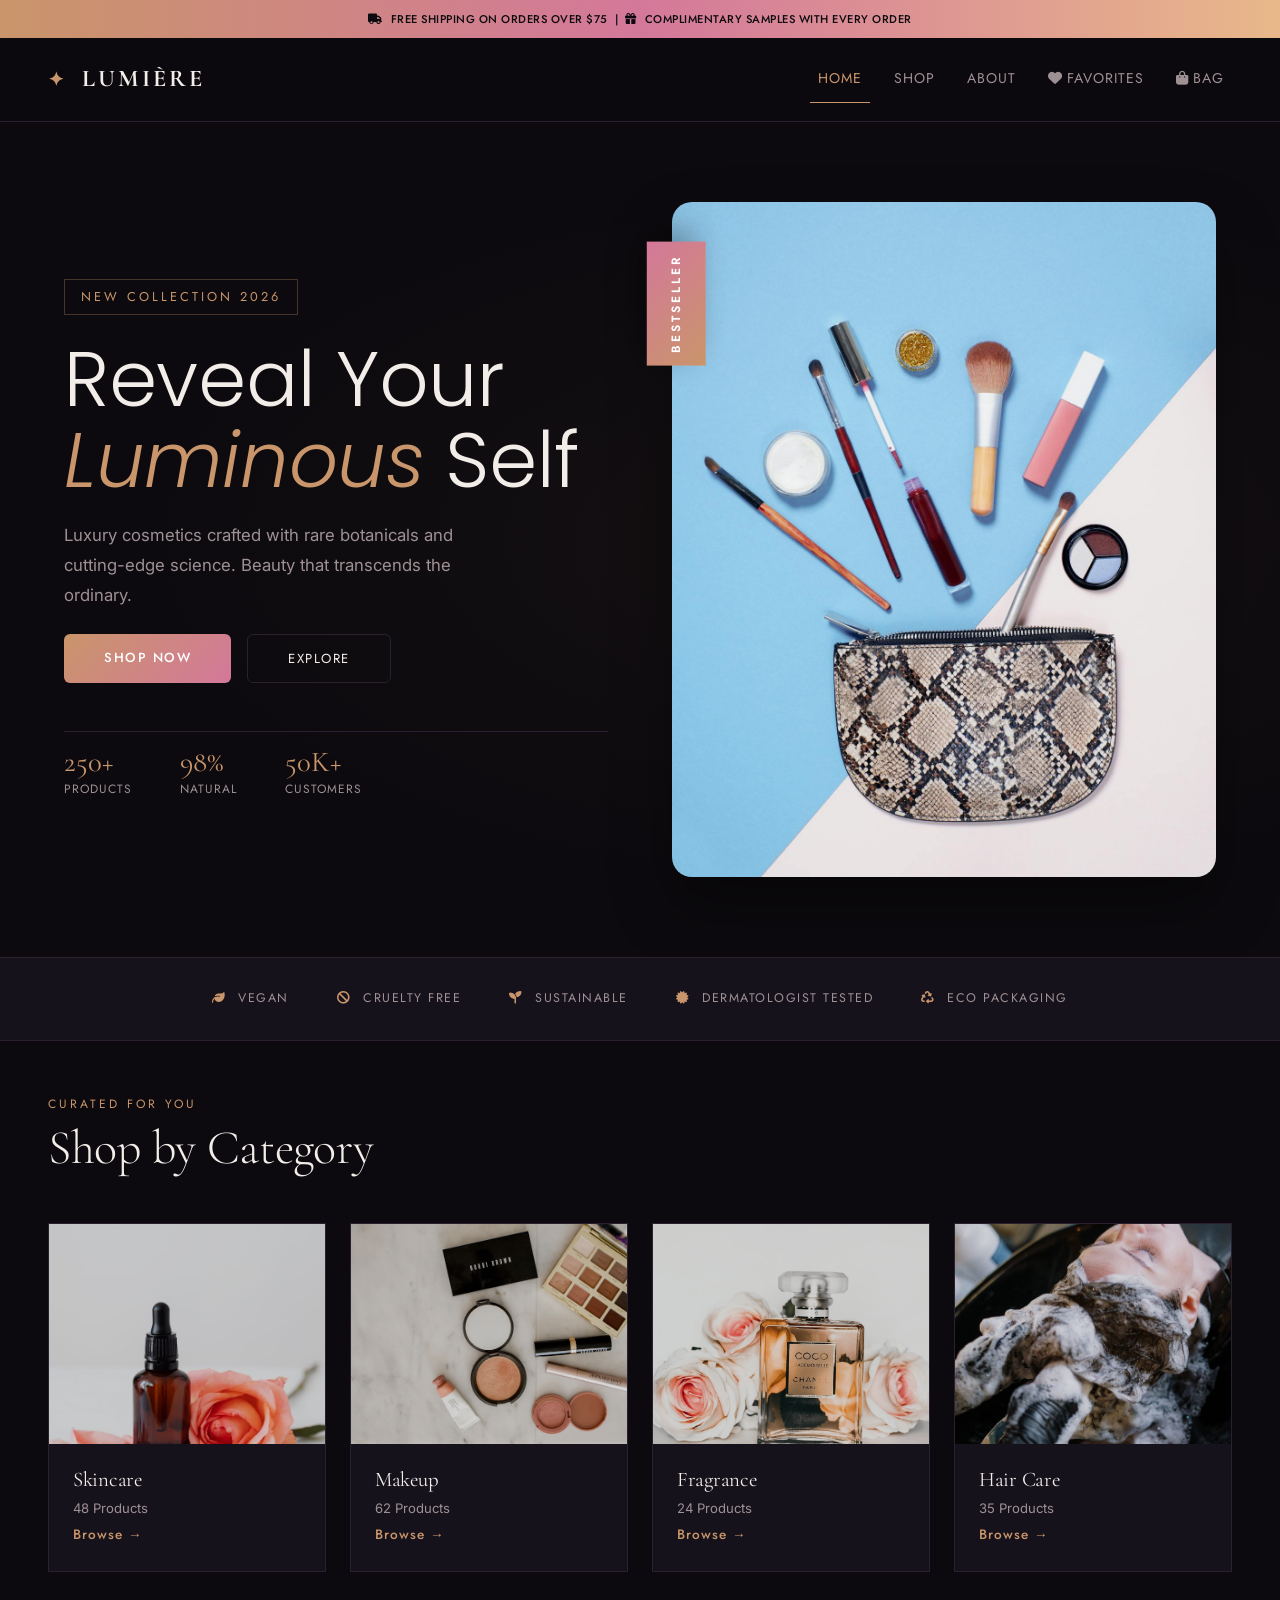
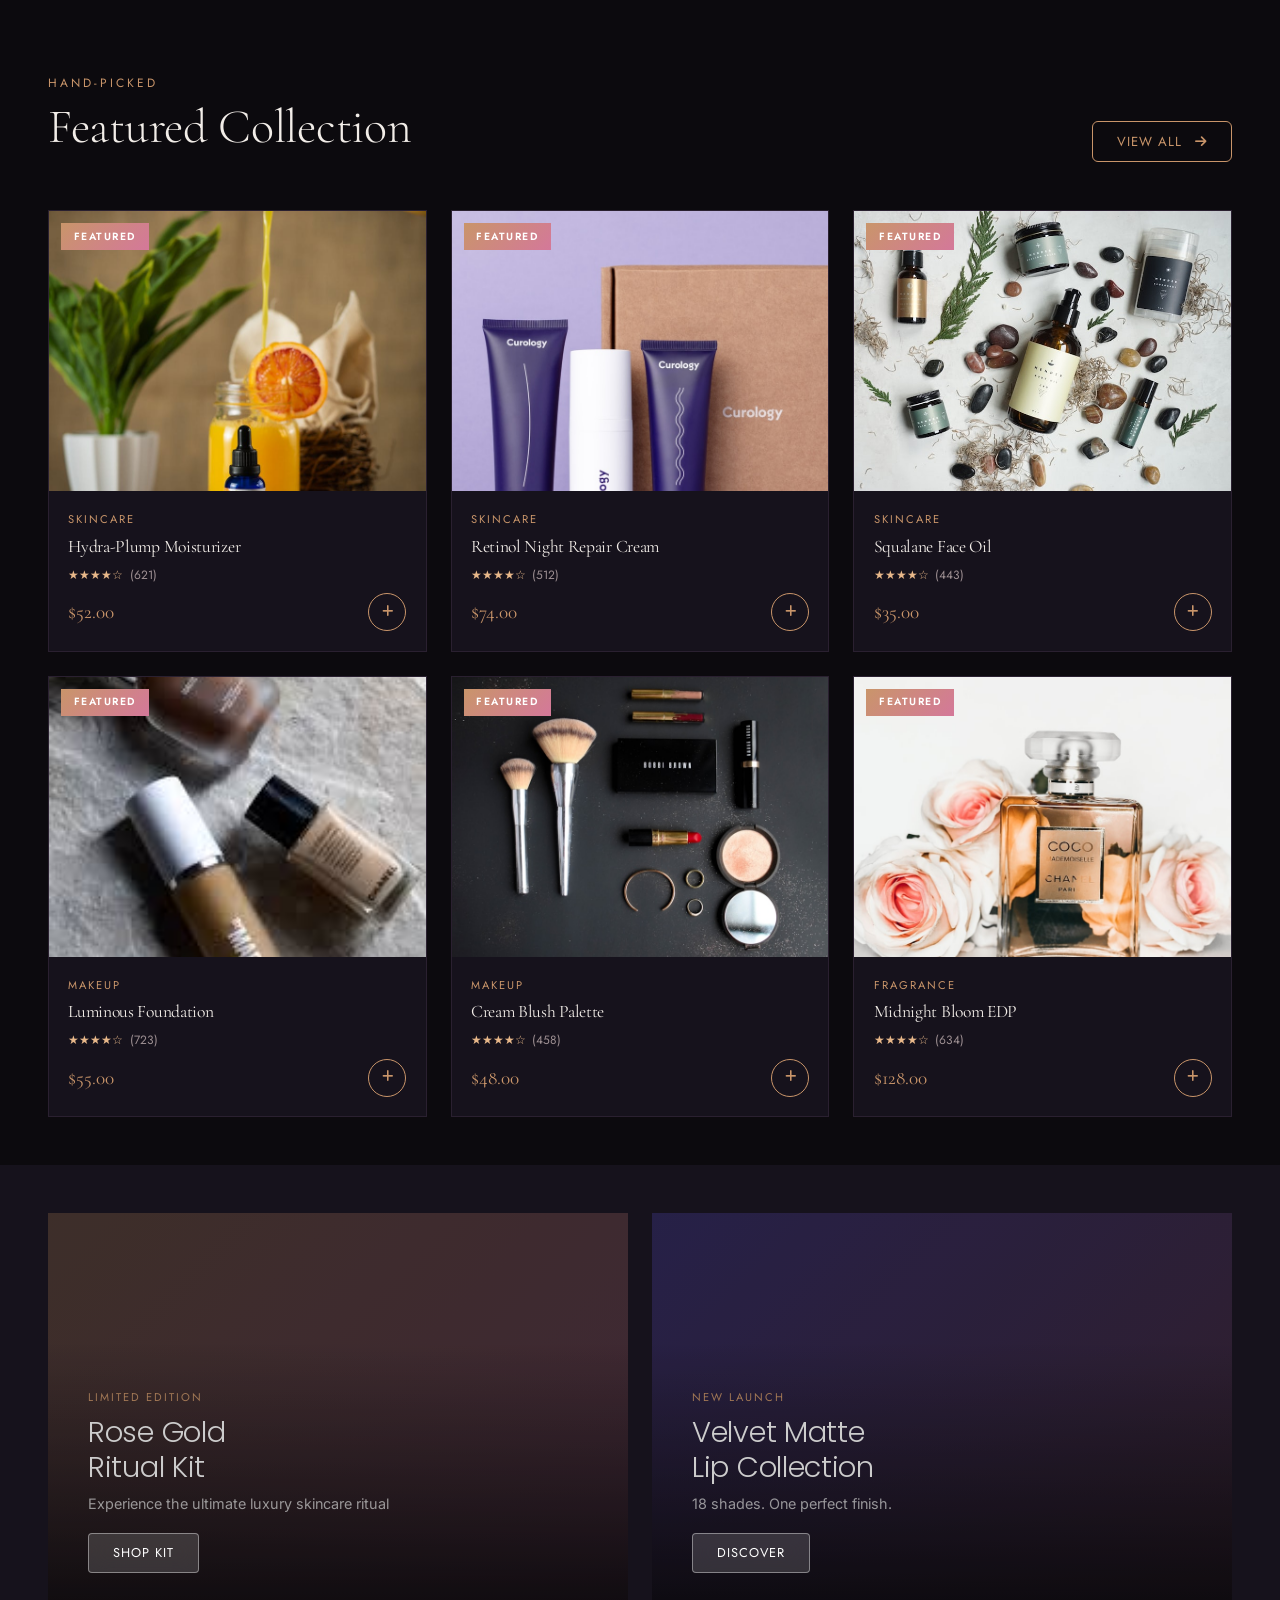
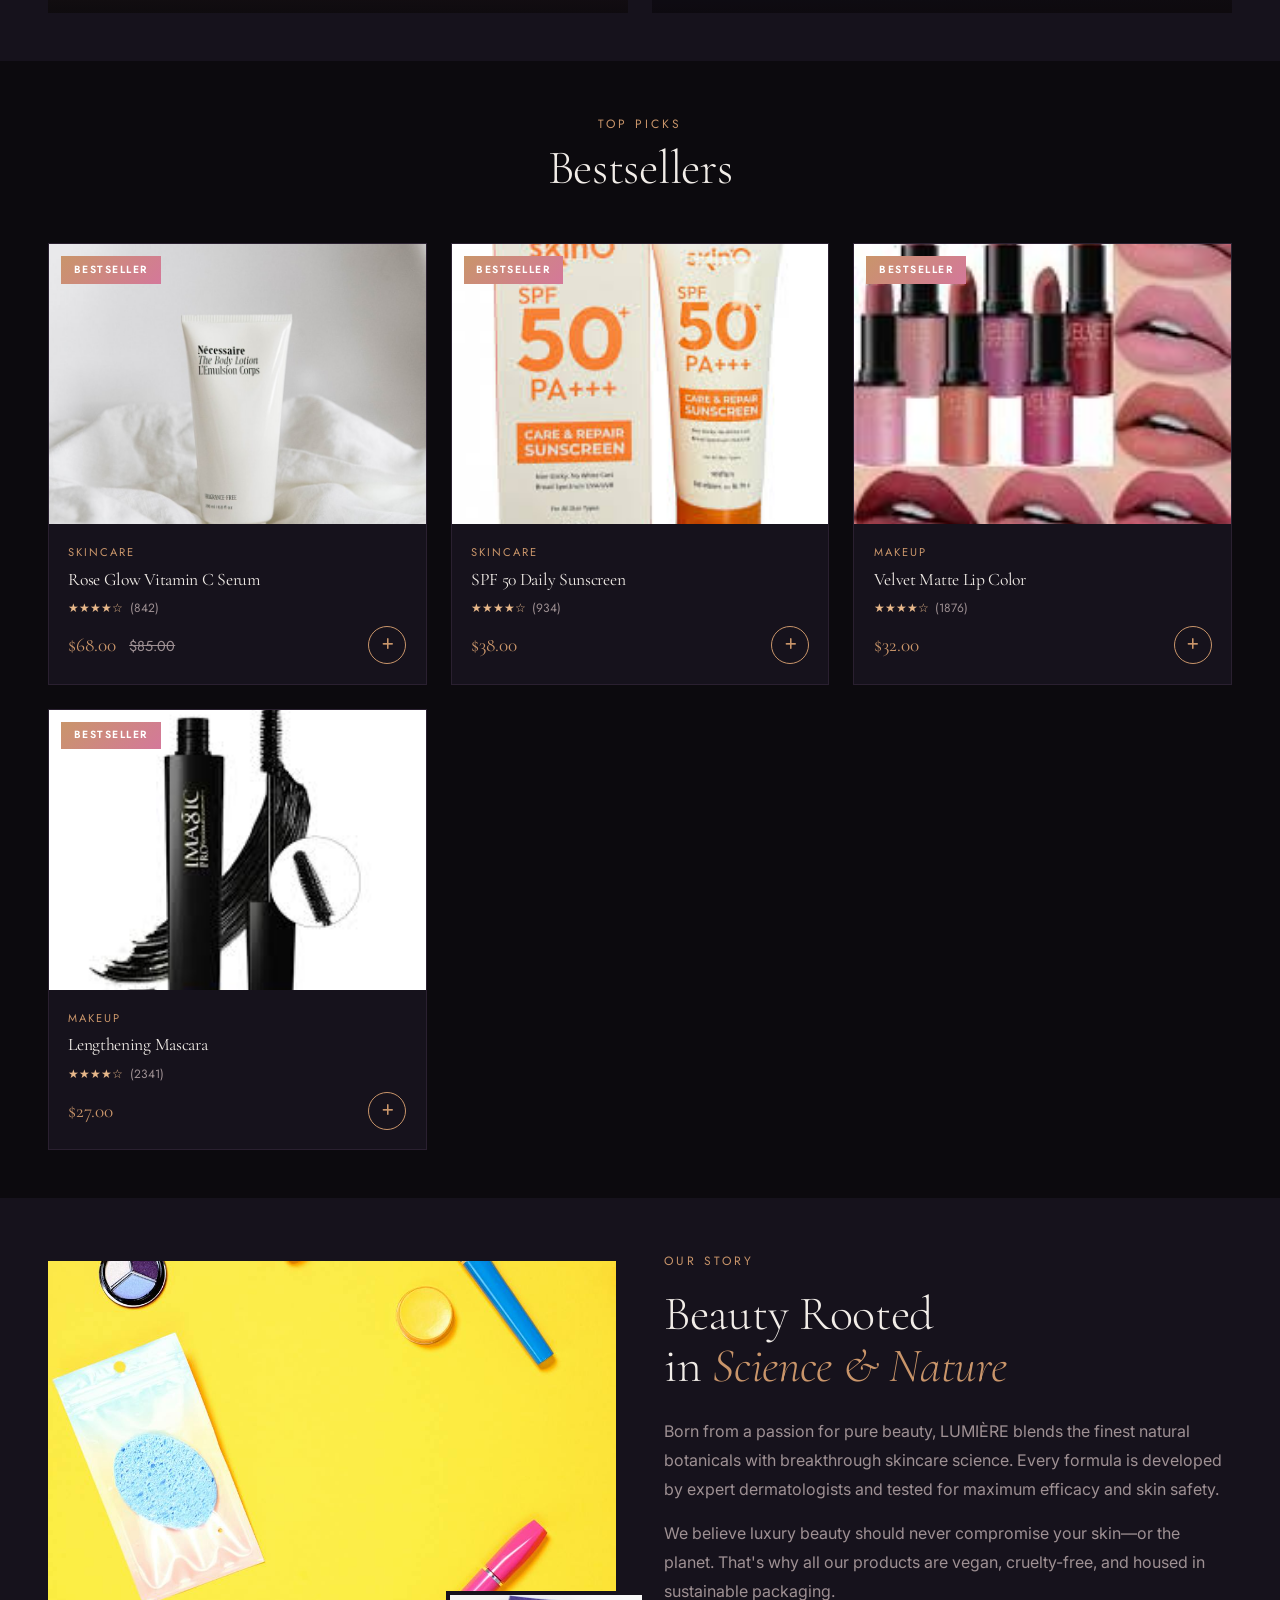
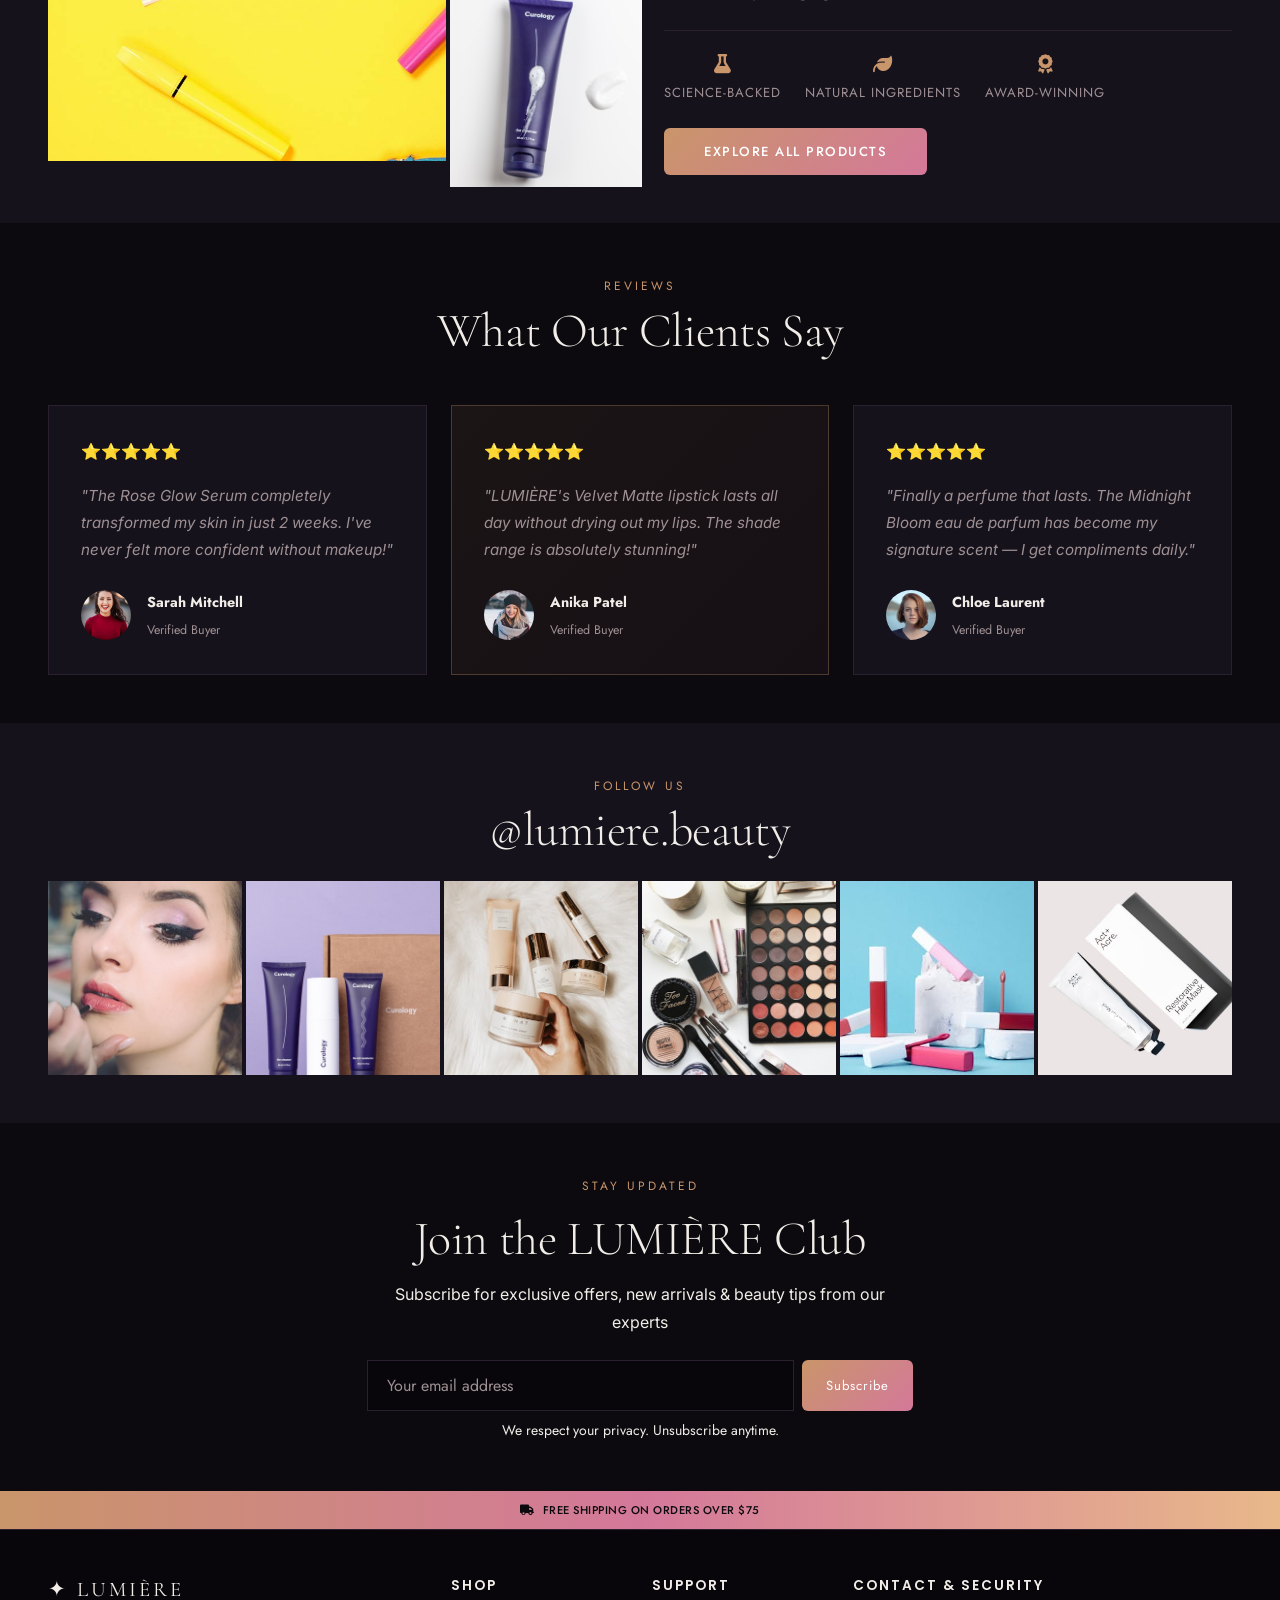
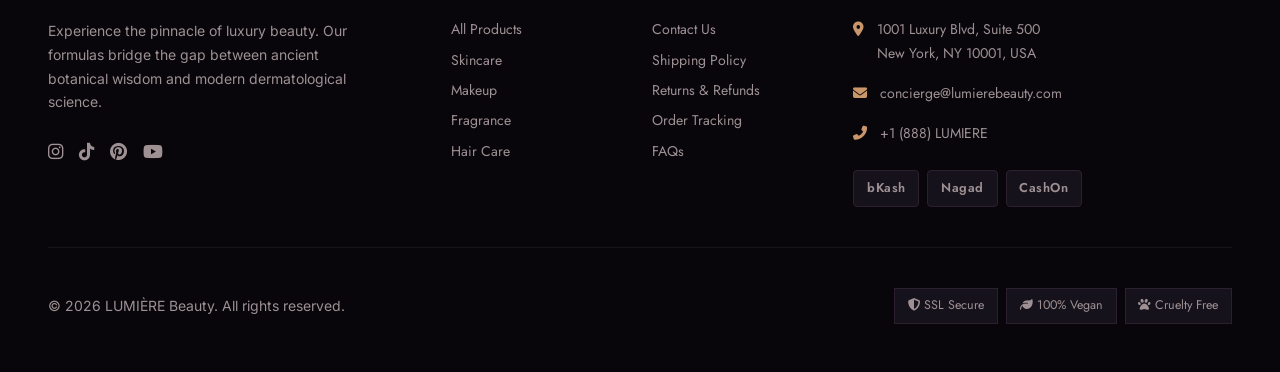
==== commit 048bcd54: "main commit" ====
--- a/index.html
+++ b/index.html
@@ -332,6 +332,10 @@
             </div>
         </div>
     </div>
+    <div class="top-banner text-center py-2">
+        <small><i class="fas fa-truck me-2"></i>FREE SHIPPING ON ORDERS OVER $75</small>
+    </div>
+
 
     <!-- Footer -->
     <footer class="footer-section py-5">
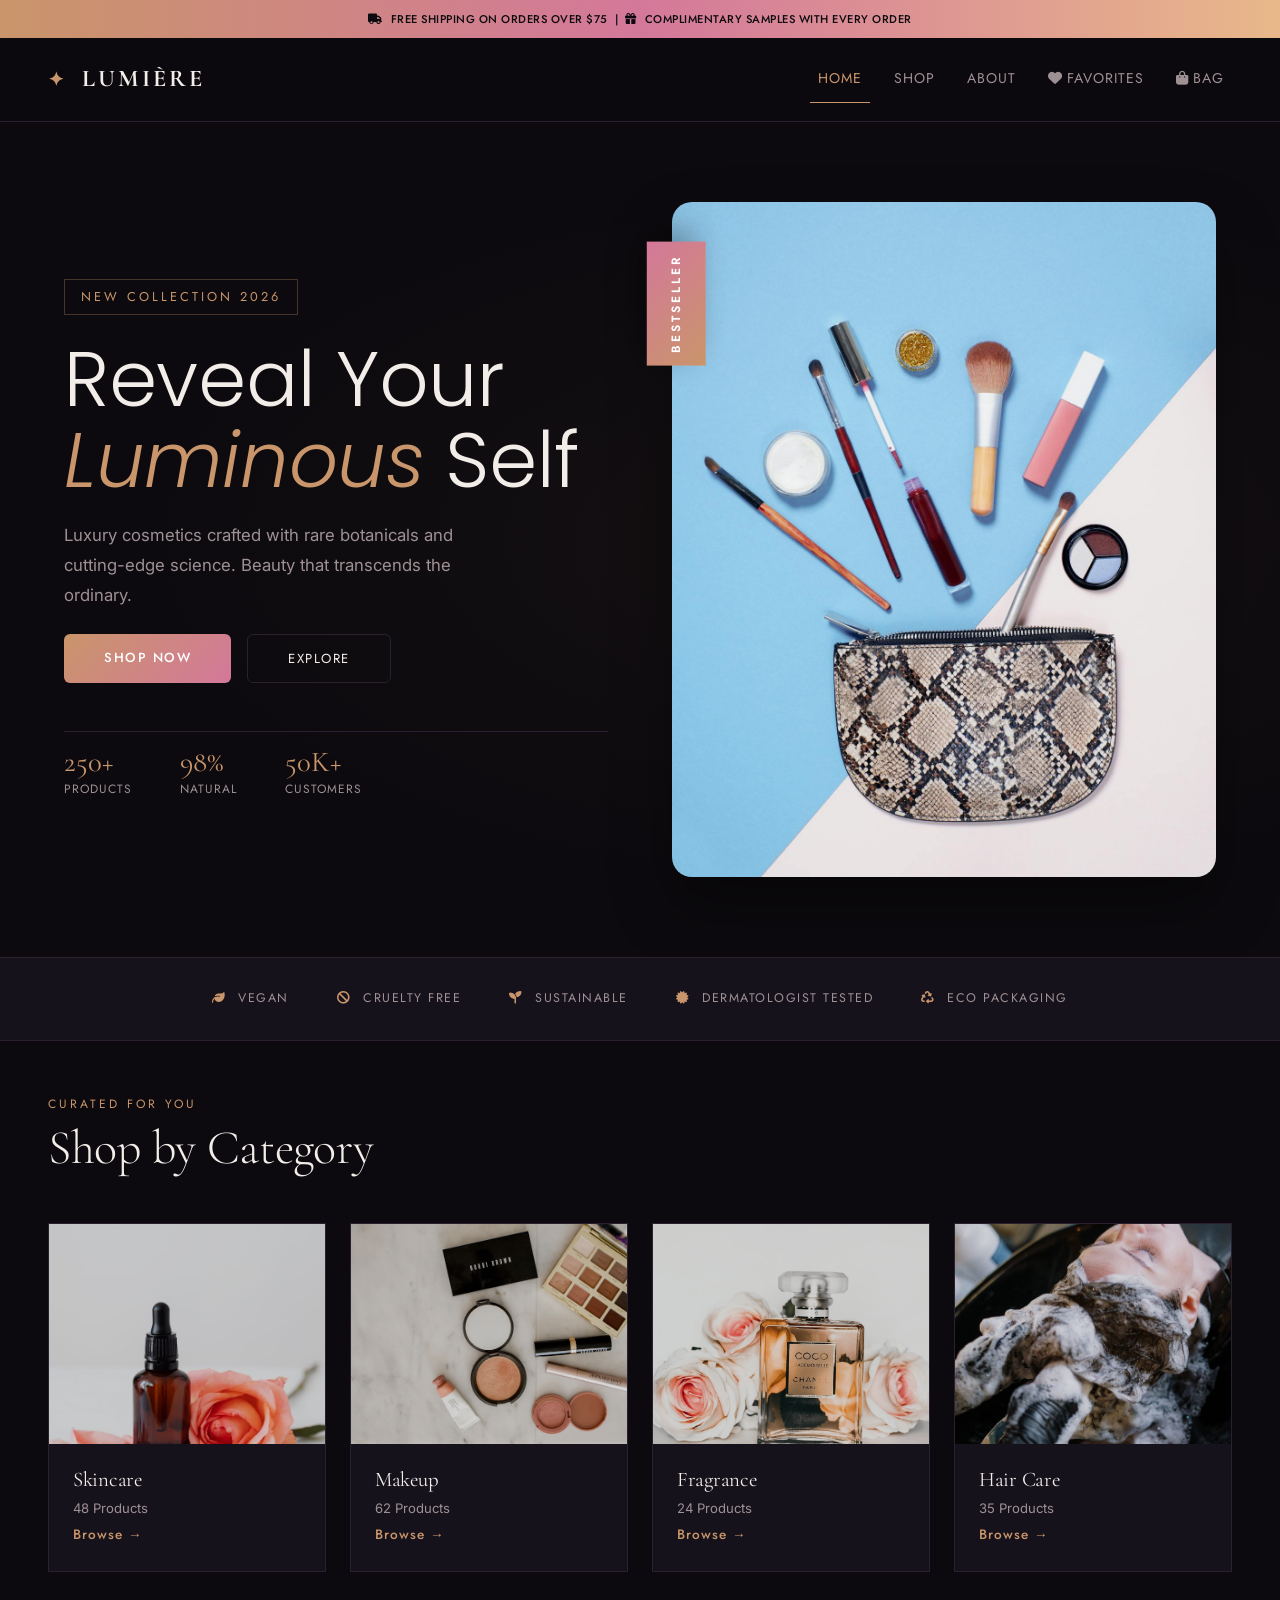
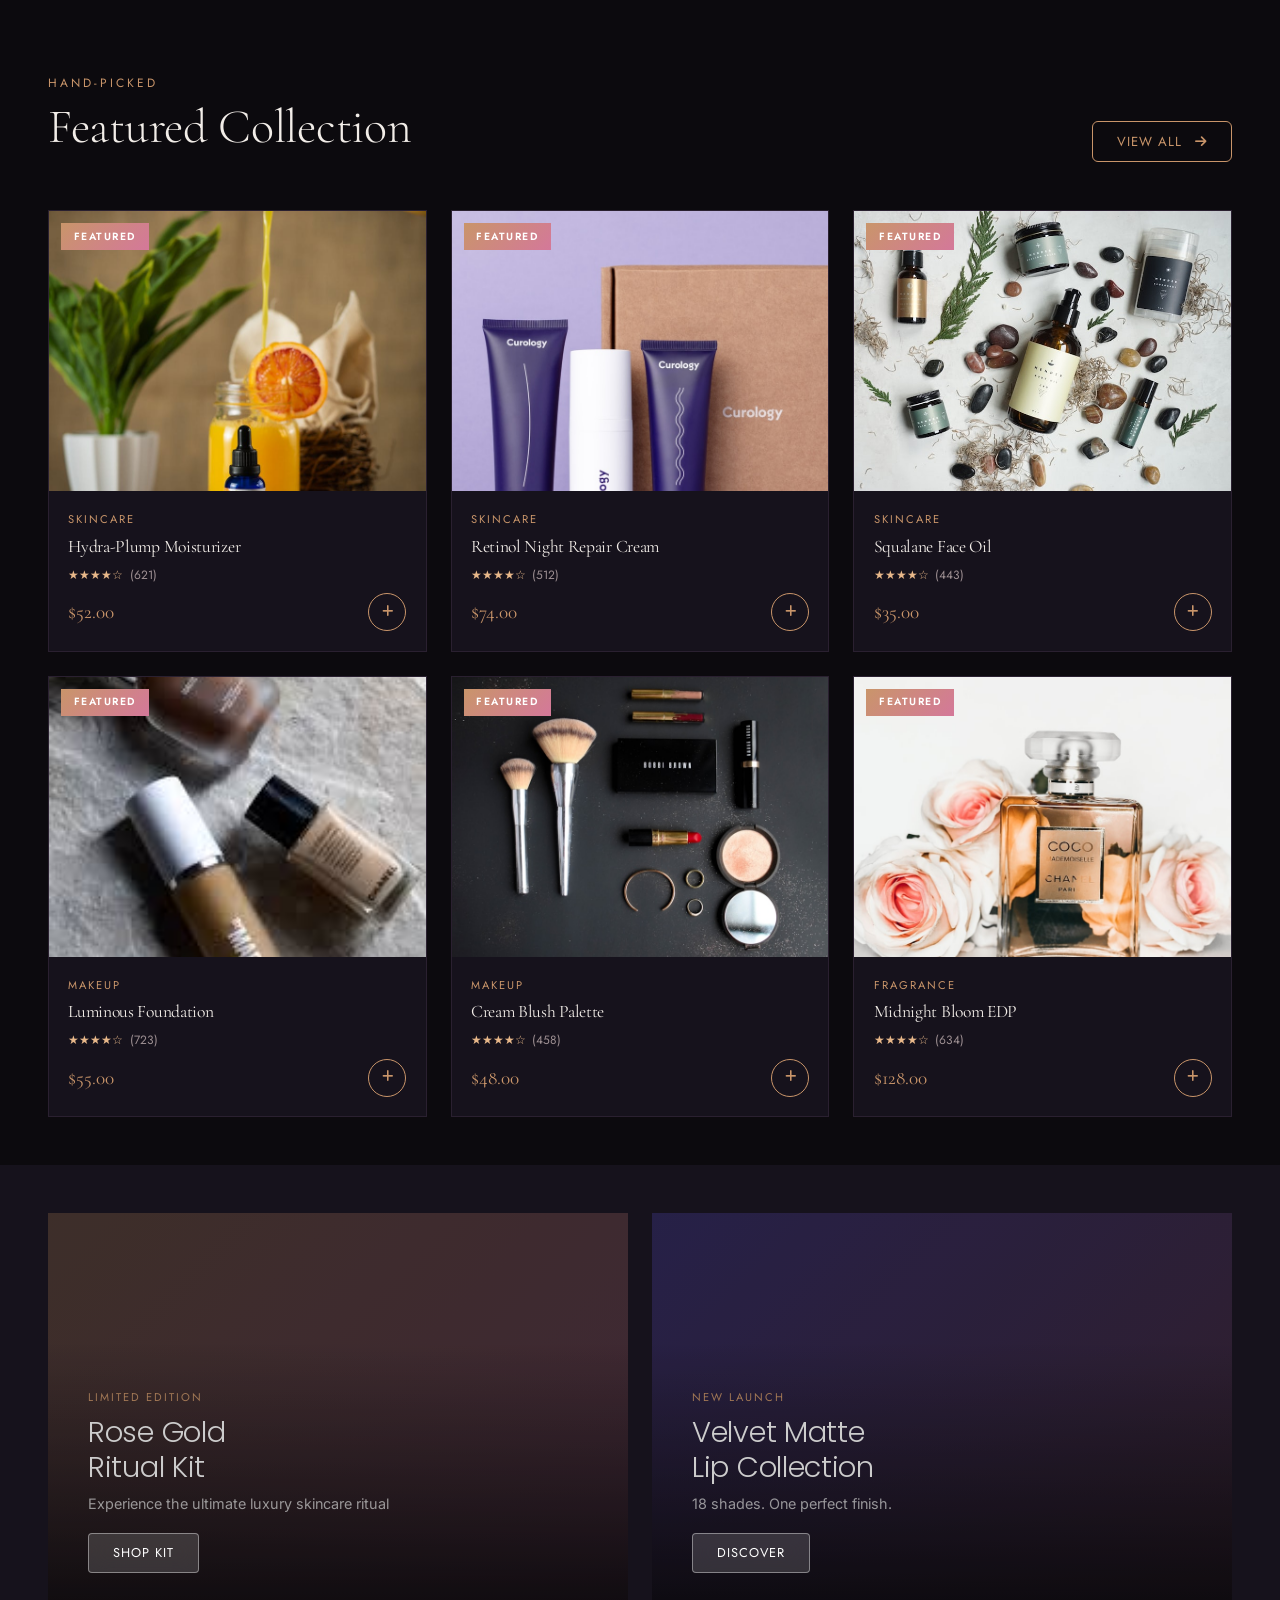
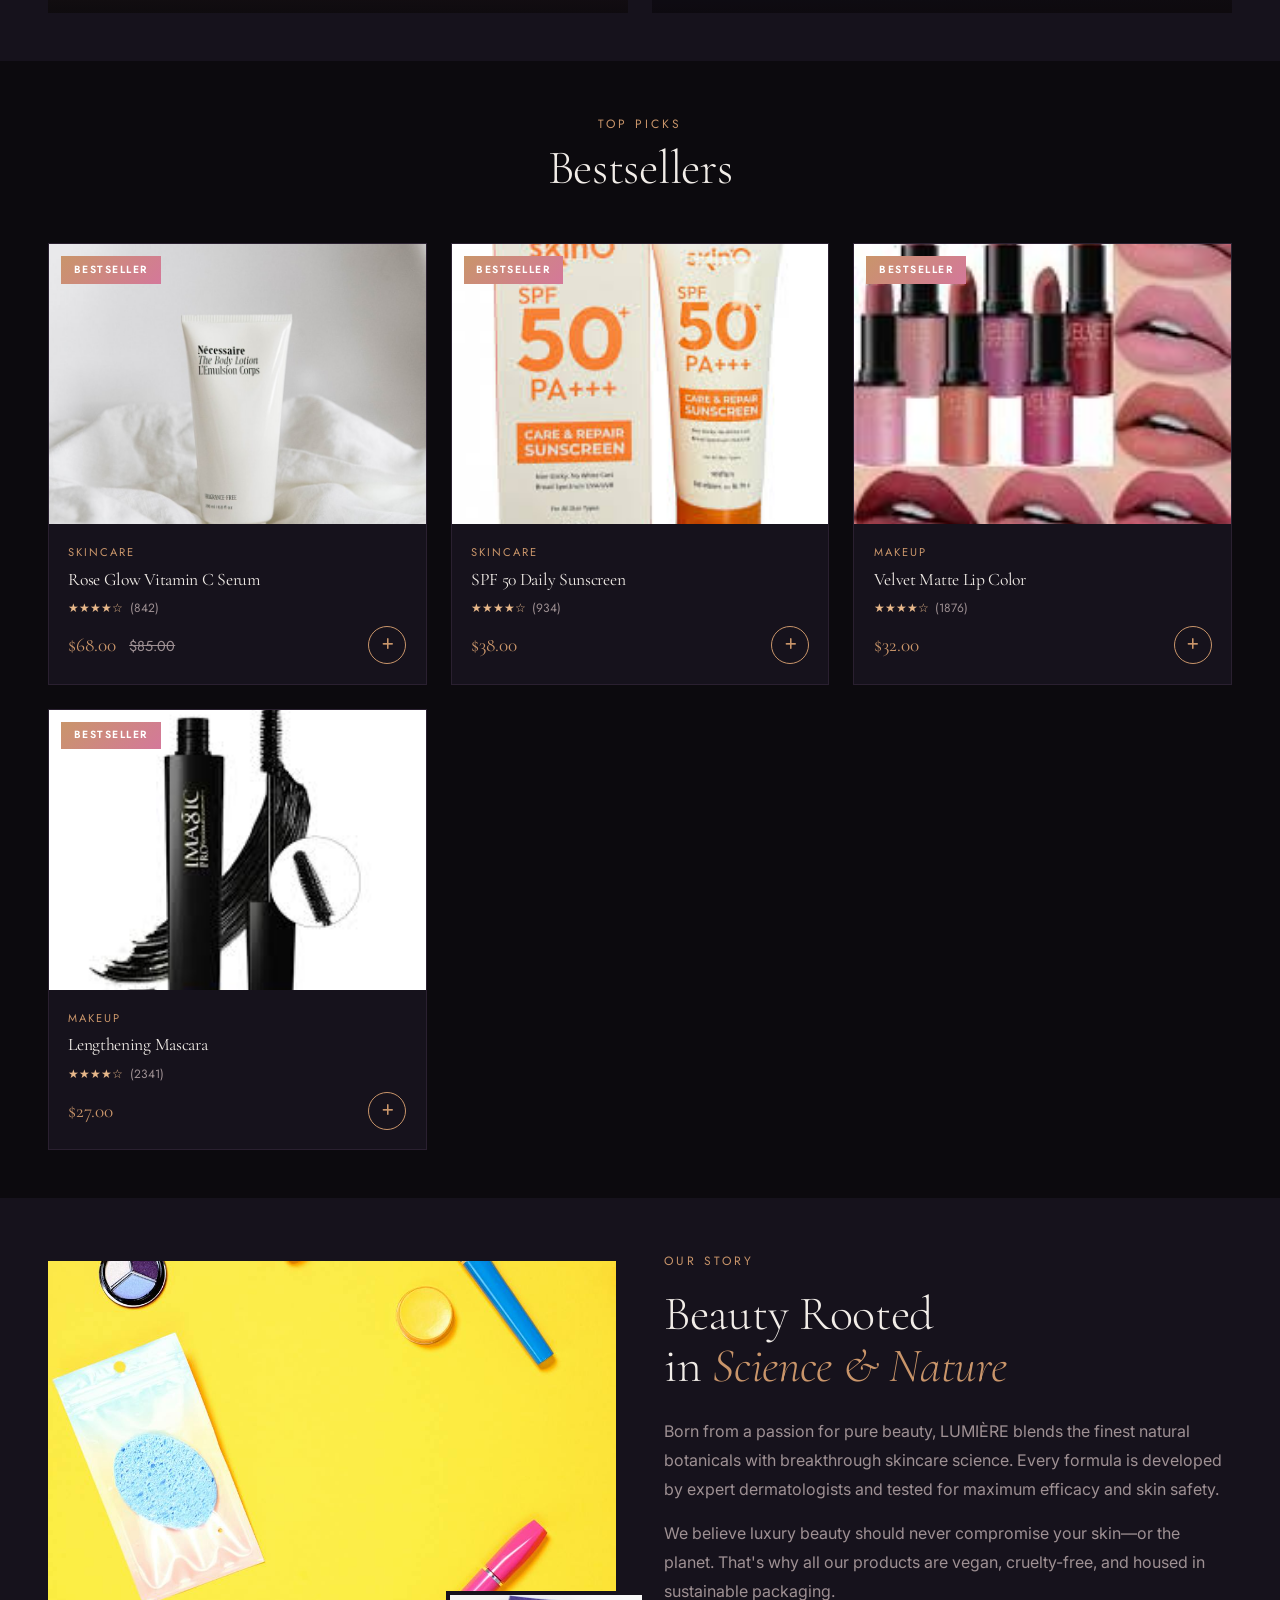
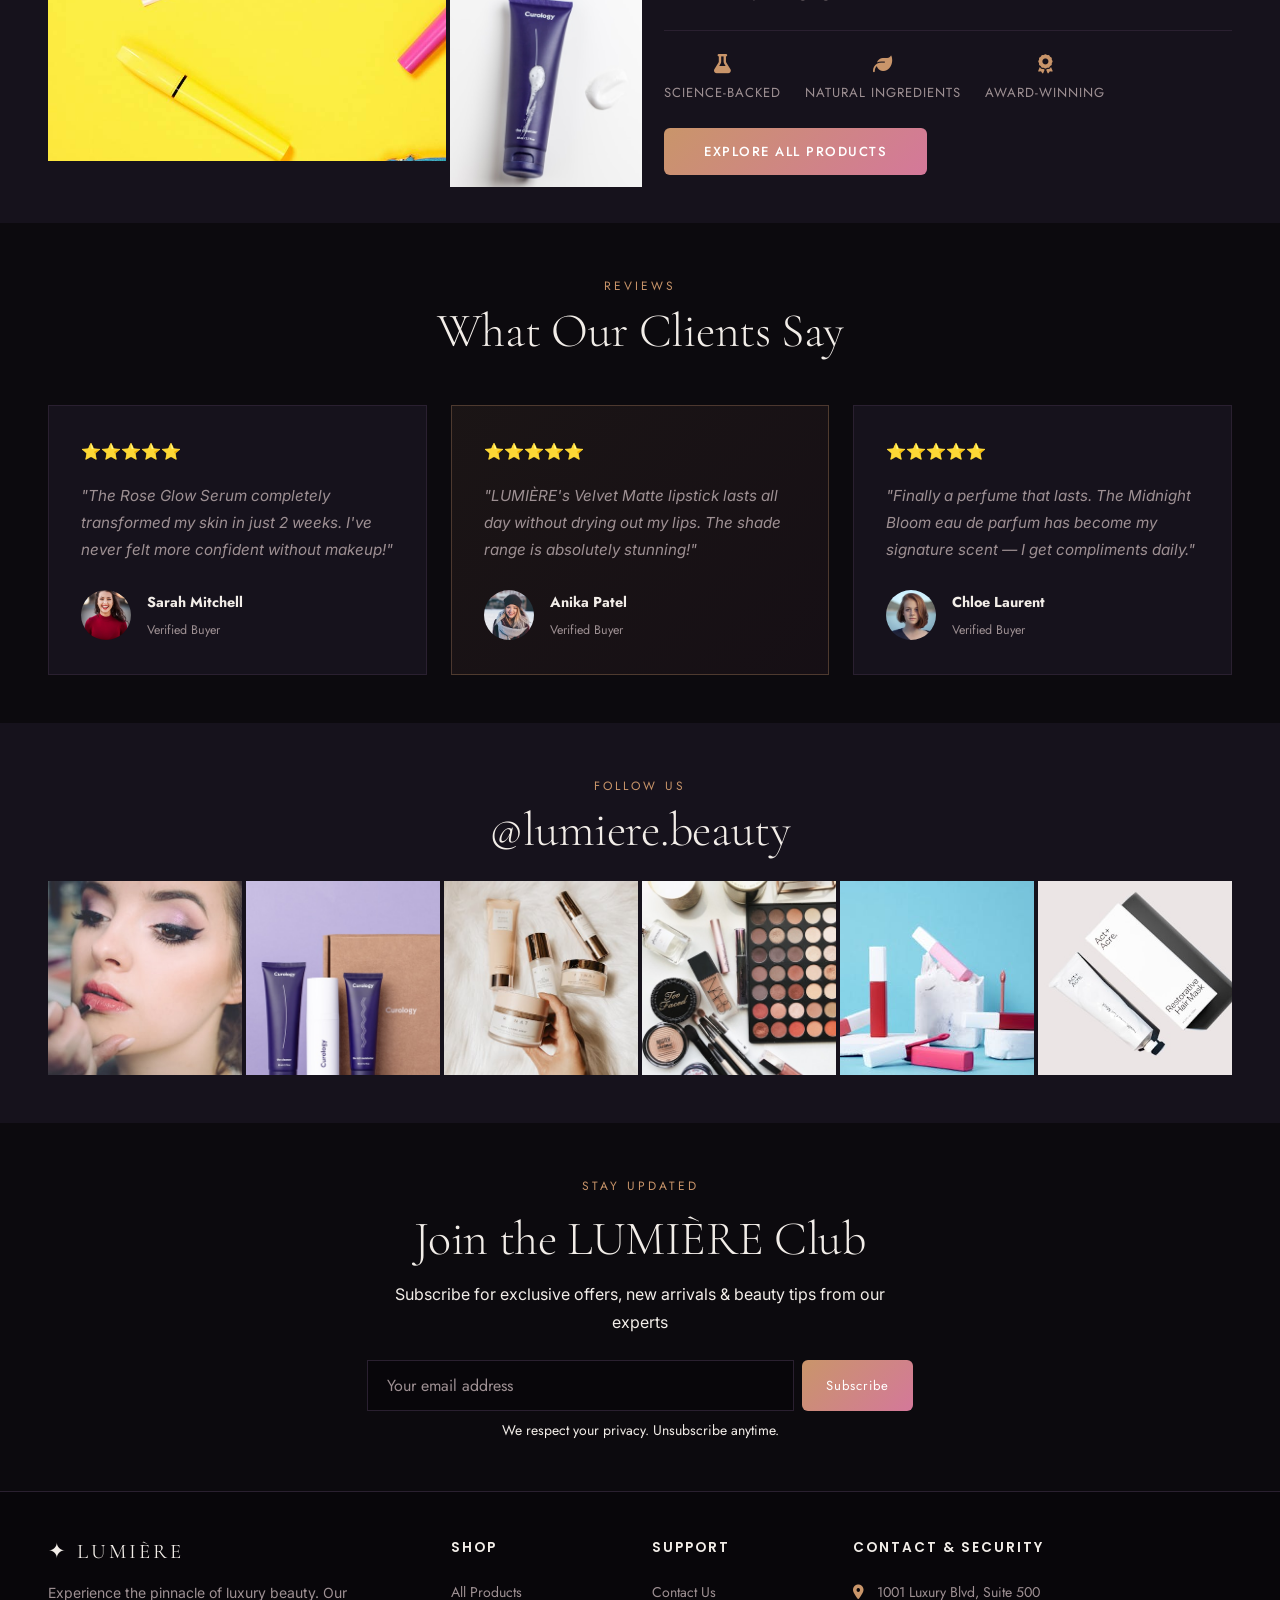
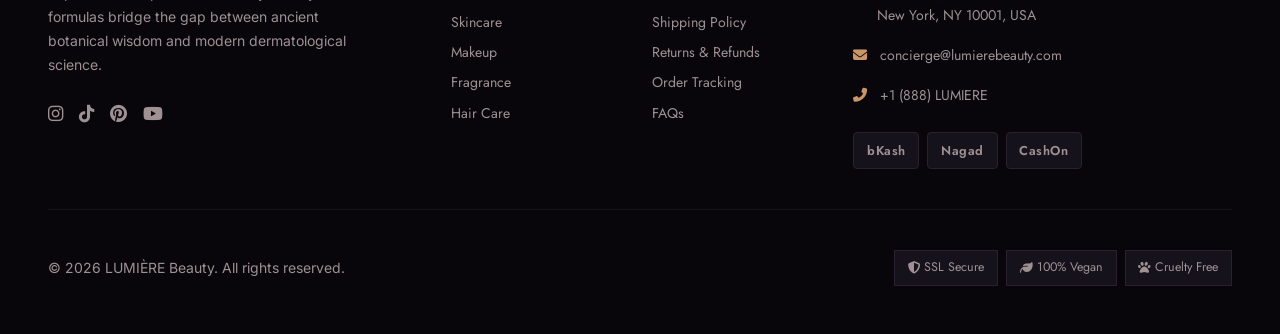
==== commit 69f4858b: "done project" ====
--- a/index.html
+++ b/index.html
@@ -332,10 +332,6 @@
             </div>
         </div>
     </div>
-    <div class="top-banner text-center py-2">
-        <small><i class="fas fa-truck me-2"></i>FREE SHIPPING ON ORDERS OVER $75</small>
-    </div>
-
 
     <!-- Footer -->
     <footer class="footer-section py-5">
